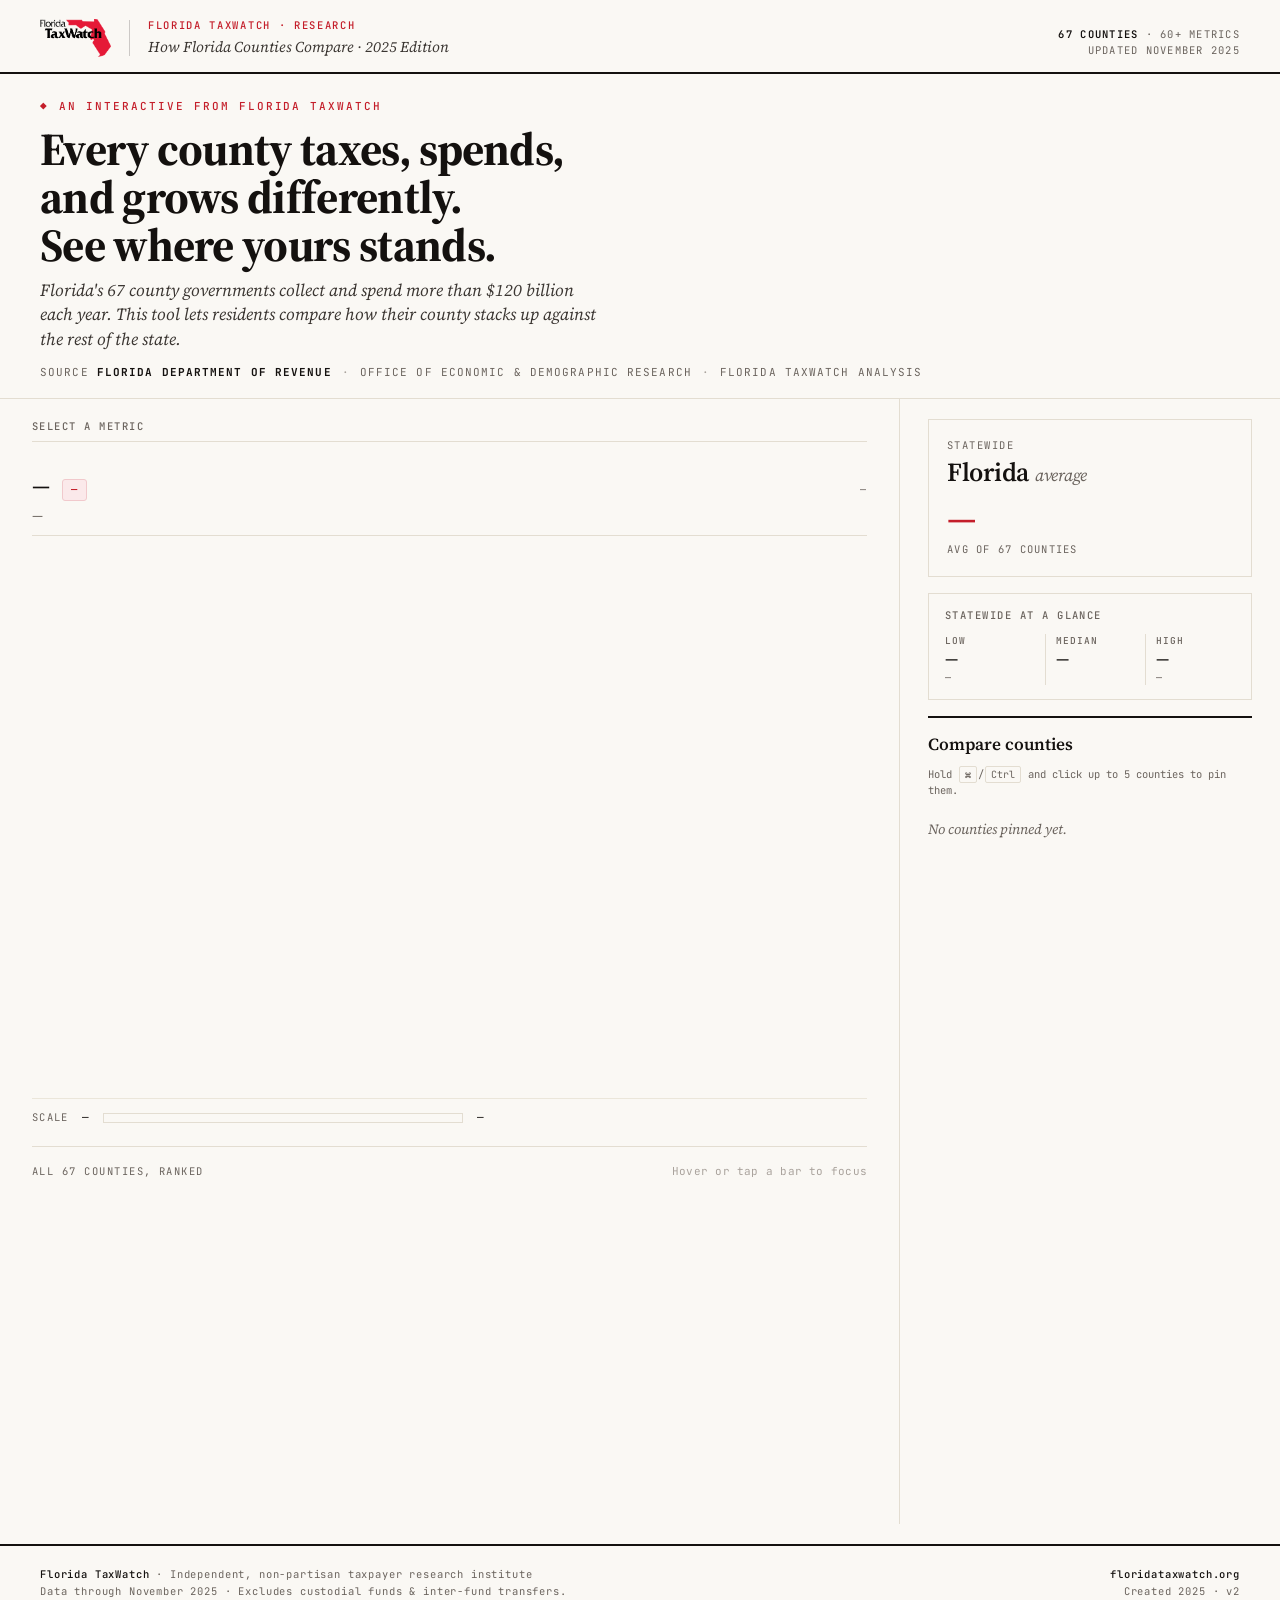
==== project/index.html @ 89887fc5 "Add files via upload" ====
<!DOCTYPE html>
<html lang="en">
<head>
<meta charset="UTF-8">
<meta name="viewport" content="width=device-width, initial-scale=1.0">
<title>How Florida Counties Compare · Florida TaxWatch</title>
<link rel="icon" type="image/svg+xml" href="./assets/fl-favicon.svg">
<link href="https://fonts.googleapis.com/css2?family=Source+Serif+4:opsz,wght@8..60,400;8..60,600;8..60,700&family=Inter:wght@400;500;600;700&family=JetBrains+Mono:wght@400;500&display=swap" rel="stylesheet">
<script src="https://d3js.org/d3.v7.min.js"></script>
<style>
  :root {
    --red:       #c41e2a;
    --red-dark:  #8f1620;
    --red-deep:  #5c0e16;
    --ink:       #14110f;
    --ink-mid:   #3b3632;
    --ink-soft:  #6b645e;
    --ink-faint: #a9a29c;
    --paper:     #faf8f4;
    --paper-2:   #f2ede4;
    --rule:      #e3ddd1;
    --rule-soft: #ebe6da;
    --navy:      #1a365d;
    --ok:        #2d6a4f;
    --serif:     "Source Serif 4", Georgia, "Times New Roman", serif;
    --sans:      "Inter", -apple-system, BlinkMacSystemFont, "Segoe UI", sans-serif;
    --mono:      "JetBrains Mono", ui-monospace, "SF Mono", Consolas, monospace;
  }
  *, *::before, *::after { box-sizing: border-box; }
  html, body { margin: 0; padding: 0; background: var(--paper); color: var(--ink); font-family: var(--sans); font-size: 15px; line-height: 1.5; -webkit-font-smoothing: antialiased; }

  .masthead { border-bottom: 2px solid var(--ink); padding: 18px 40px 14px; display: flex; align-items: flex-end; justify-content: space-between; gap: 32px; background: var(--paper); }
  .masthead-left { display: flex; align-items: center; gap: 18px; }
  .masthead img { height: 38px; width: auto; }
  .masthead .brand-rule { width: 1px; height: 36px; background: var(--ink); opacity: 0.2; }
  .masthead .brand-text { display: flex; flex-direction: column; }
  .masthead .kicker { font-family: var(--mono); font-size: 10.5px; letter-spacing: 0.16em; text-transform: uppercase; color: var(--red); font-weight: 500; }
  .masthead .edition { font-family: var(--serif); font-size: 15px; color: var(--ink-mid); font-style: italic; margin-top: 2px; }
  .masthead-right { font-family: var(--mono); font-size: 10.5px; letter-spacing: 0.12em; text-transform: uppercase; color: var(--ink-soft); text-align: right; }
  .masthead-right strong { color: var(--ink); font-weight: 600; }

  .headline-wrap { padding: 24px 40px 18px; border-bottom: 1px solid var(--rule); max-width: 1600px; margin: 0 auto; }
  .eyebrow { font-family: var(--mono); font-size: 11px; letter-spacing: 0.18em; text-transform: uppercase; color: var(--red); font-weight: 500; margin-bottom: 10px; }
  .eyebrow::before { content: "◆"; margin-right: 10px; color: var(--red); }
  h1.headline { font-family: var(--serif); font-size: clamp(30px, 3.6vw, 46px); font-weight: 700; line-height: 1.05; letter-spacing: -0.015em; margin: 0 0 8px; color: var(--ink); max-width: 24ch; text-wrap: balance; }
  .deck { font-family: var(--serif); font-size: 17px; font-weight: 400; font-style: italic; color: var(--ink-mid); max-width: 62ch; line-height: 1.45; margin: 0; text-wrap: pretty; }
  .byline { font-family: var(--mono); font-size: 11px; letter-spacing: 0.1em; text-transform: uppercase; color: var(--ink-soft); margin-top: 12px; }
  .byline .sep { color: var(--ink-faint); margin: 0 10px; }

  .main { display: grid; grid-template-columns: minmax(0, 1fr) 380px; gap: 0; max-width: 1600px; margin: 0 auto; }
  .map-col { border-right: 1px solid var(--rule); padding: 20px 32px 32px; min-width: 0; }
  .side-col { padding: 20px 28px 32px; background: var(--paper); }

  .metric-picker-wrap { margin-bottom: 10px; }
  .picker-label { display: block; font-family: var(--mono); font-size: 10.5px; letter-spacing: 0.14em; text-transform: uppercase; color: var(--ink-soft); margin-bottom: 6px; font-weight: 500; }
  .group-tabs { display: flex; flex-wrap: wrap; gap: 0; border-bottom: 1px solid var(--rule); margin-bottom: 10px; }
  .group-tab { font-family: var(--sans); font-size: 13px; font-weight: 500; color: var(--ink-soft); background: none; border: none; padding: 8px 14px 10px; cursor: pointer; border-bottom: 2px solid transparent; margin-bottom: -1px; transition: all 0.15s ease; }
  .group-tab:hover { color: var(--ink); }
  .group-tab.active { color: var(--red); border-bottom-color: var(--red); font-weight: 600; }

  .metric-row { display: flex; flex-wrap: wrap; gap: 6px; margin-bottom: 16px; }
  .metric-chip { font-family: var(--sans); font-size: 12.5px; padding: 6px 12px; border: 1px solid var(--rule); background: var(--paper); color: var(--ink-mid); border-radius: 999px; cursor: pointer; transition: all 0.12s ease; white-space: nowrap; font-weight: 500; }
  .metric-chip:hover { border-color: var(--ink-soft); color: var(--ink); }
  .metric-chip.active { background: var(--ink); color: var(--paper); border-color: var(--ink); }

  /* Tighter readout — title row spans full width; meta-pill drops under year chip */
  .readout { padding: 4px 0 10px; border-bottom: 1px solid var(--rule); margin-bottom: 14px; }
  .readout-title-row { display: flex; align-items: baseline; gap: 12px; flex-wrap: wrap; margin-bottom: 6px; }
  .readout h2 { font-family: var(--serif); font-size: 22px; font-weight: 600; margin: 0; line-height: 1.2; letter-spacing: -0.01em; color: var(--ink); text-wrap: balance; flex: 0 1 auto; }
  .year-chip { font-family: var(--mono); font-size: 10.5px; letter-spacing: 0.1em; text-transform: uppercase; color: var(--red); background: #fbe9ea; border: 1px solid #f1c9cc; padding: 2px 8px; border-radius: 3px; font-weight: 500; white-space: nowrap; }
  .readout .meta-pill { font-family: var(--mono); font-size: 10px; letter-spacing: 0.1em; text-transform: uppercase; color: var(--ink-soft); white-space: nowrap; margin-left: auto; }
  .readout .meta-pill strong { color: var(--ink); font-weight: 600; }
  .readout .readout-sub { font-family: var(--serif); font-style: italic; font-size: 13.5px; color: var(--ink-soft); line-height: 1.4; max-width: 90ch; margin: 0; }

  /* Centered variant for special (pie/line) views — title fills width, no meta pill in header, year chip drops to its own line */
  .readout.readout-centered .readout-title-row { justify-content: center; flex-direction: column; align-items: center; gap: 6px; }
  .readout.readout-centered .readout-title-row h2 { text-align: center; }
  .readout.readout-centered .meta-pill { display: none; }
  .readout.readout-centered .readout-sub { text-align: center; max-width: 70ch; margin: 0 auto; }

  /* Source caption under special chart */
  .chart-caption { font-family: var(--mono); font-size: 10.5px; letter-spacing: 0.08em; color: var(--ink-soft); text-align: center; padding: 10px 12px 0; line-height: 1.5; max-width: 80ch; margin: 0 auto; }

  .map-frame { position: relative; background: var(--paper); display: flex; flex-direction: column; }
  .map-frame.has-map { min-height: 500px; }
  #florida-map, #special-chart { width: 100%; height: 540px; display: block; }
  #special-chart { display: none; }
  .county-path { fill: var(--rule-soft); stroke: var(--paper); stroke-width: 0.6; cursor: pointer; transition: opacity 0.15s ease, stroke-width 0.12s ease; }
  .county-path:hover { stroke: var(--ink); stroke-width: 1.4; }
  .county-path.selected { stroke: var(--ink); stroke-width: 2; }
  .county-path.compared { stroke: var(--red); stroke-width: 2; }
  .county-path.city-host { stroke: var(--red); stroke-width: 1.6; }

  /* Special charts */
  .sc-axis text { font-family: var(--mono); font-size: 10px; fill: var(--ink-soft); }
  .sc-axis line, .sc-axis path { stroke: var(--rule); }
  .sc-gridline { stroke: var(--rule-soft); stroke-dasharray: 2 3; }
  .sc-area { opacity: 0.85; }
  .sc-line { fill: none; stroke-width: 2; }
  .sc-label { font-family: var(--sans); font-size: 11px; font-weight: 500; fill: var(--ink); }
  .sc-pie-label { font-family: var(--sans); font-size: 12px; fill: var(--ink); }
  .sc-pie-pct { font-family: var(--serif); font-size: 15px; font-weight: 600; fill: var(--ink); }
  .sc-pie-slice { stroke: var(--paper); stroke-width: 2; }

  .legend { display: flex; align-items: center; gap: 14px; padding: 10px 0 0; border-top: 1px solid var(--rule-soft); margin-top: 8px; }
  .legend-title { font-family: var(--mono); font-size: 10.5px; letter-spacing: 0.12em; text-transform: uppercase; color: var(--ink-soft); }
  .legend-bar { display: flex; flex: 1; max-width: 360px; height: 10px; border: 1px solid var(--rule); }
  .legend-bar > div { flex: 1; height: 100%; }
  .legend-ends { font-family: var(--mono); font-size: 11px; color: var(--ink); font-variant-numeric: tabular-nums; }

  .tooltip { position: fixed; background: var(--ink); color: var(--paper); padding: 10px 14px; border-radius: 2px; pointer-events: none; font-size: 12.5px; line-height: 1.4; z-index: 1000; opacity: 0; transition: opacity 0.12s; max-width: 300px; box-shadow: 0 6px 24px rgba(0,0,0,0.18); }
  .tooltip.visible { opacity: 1; }
  .tooltip .tt-name { font-family: var(--serif); font-size: 15px; font-weight: 600; margin-bottom: 4px; }
  .tooltip .tt-value { font-family: var(--mono); font-size: 14px; color: #ffb8b8; font-weight: 500; margin: 3px 0; }
  .tooltip .tt-paired { font-family: var(--mono); font-size: 12px; color: #c9bfb5; margin-top: 2px; }
  .tooltip .tt-rank { font-family: var(--mono); font-size: 10.5px; letter-spacing: 0.1em; text-transform: uppercase; color: #c9bfb5; margin-top: 4px; }
  .tooltip .tt-hint { font-family: var(--mono); font-size: 10px; color: #9b928a; margin-top: 6px; letter-spacing: 0.08em; text-transform: uppercase; }

  .focus-card { border: 1px solid var(--rule); padding: 18px; margin-bottom: 16px; background: var(--paper); }
  .focus-card.empty { background: var(--paper-2); border-style: dashed; }
  .focus-eyebrow { font-family: var(--mono); font-size: 10.5px; letter-spacing: 0.14em; text-transform: uppercase; color: var(--ink-soft); margin-bottom: 4px; }
  .focus-name { font-family: var(--serif); font-size: 26px; font-weight: 600; line-height: 1.1; letter-spacing: -0.01em; color: var(--ink); margin: 0 0 14px; }
  .focus-name .county-word { font-style: italic; font-weight: 400; color: var(--ink-soft); font-size: 17px; }
  .focus-value { font-family: var(--serif); font-size: 36px; font-weight: 700; color: var(--red); line-height: 1; letter-spacing: -0.02em; font-variant-numeric: tabular-nums; }
  .focus-value-label { font-family: var(--mono); font-size: 10.5px; letter-spacing: 0.12em; text-transform: uppercase; color: var(--ink-soft); margin-top: 6px; }
  .focus-paired { margin-top: 12px; padding-top: 10px; border-top: 1px dashed var(--rule); }
  .focus-paired .fp-label { font-family: var(--mono); font-size: 10px; letter-spacing: 0.12em; text-transform: uppercase; color: var(--ink-soft); }
  .focus-paired .fp-value { font-family: var(--serif); font-size: 20px; font-weight: 600; color: var(--ink-mid); }
  .focus-stats { display: grid; grid-template-columns: repeat(2, 1fr); gap: 14px; margin-top: 14px; padding-top: 12px; border-top: 1px solid var(--rule-soft); }
  .stat-label { font-family: var(--mono); font-size: 10px; letter-spacing: 0.12em; text-transform: uppercase; color: var(--ink-soft); margin-bottom: 4px; }
  .stat-value { font-family: var(--serif); font-size: 19px; font-weight: 600; color: var(--ink); line-height: 1.1; }
  .stat-value.pos { color: var(--red); }
  .stat-value.neg { color: var(--ok); }

  .percentile { margin-top: 12px; }
  .percentile-track { position: relative; height: 4px; background: var(--rule); }
  .percentile-fill { position: absolute; left: 0; top: 0; height: 100%; background: var(--red); }
  .percentile-tick { position: absolute; top: -3px; width: 2px; height: 10px; background: var(--ink); transform: translateX(-1px); }
  .percentile-labels { display: flex; justify-content: space-between; font-family: var(--mono); font-size: 9.5px; letter-spacing: 0.1em; text-transform: uppercase; color: var(--ink-soft); margin-top: 6px; }

  .strip { border: 1px solid var(--rule); padding: 14px 16px; margin-bottom: 16px; background: var(--paper); }
  .strip-title { font-family: var(--mono); font-size: 10.5px; letter-spacing: 0.14em; text-transform: uppercase; color: var(--ink-soft); margin-bottom: 10px; font-weight: 500; }
  .strip-row { display: grid; grid-template-columns: repeat(3, 1fr); gap: 10px; }
  .strip-cell { border-left: 1px solid var(--rule); padding-left: 10px; }
  .strip-cell:first-child { border-left: none; padding-left: 0; }
  .strip-cell .sc-label { font-family: var(--mono); font-size: 9.5px; letter-spacing: 0.1em; text-transform: uppercase; color: var(--ink-soft); margin-bottom: 2px; }
  .strip-cell .sc-value { font-family: var(--serif); font-size: 16px; font-weight: 600; color: var(--ink); line-height: 1.1; }
  .strip-cell .sc-county { font-family: var(--mono); font-size: 10px; color: var(--ink-soft); margin-top: 2px; }

  .compare { border-top: 2px solid var(--ink); padding-top: 14px; }
  .compare-head { display: flex; justify-content: space-between; align-items: baseline; margin-bottom: 10px; }
  .compare-head h3 { font-family: var(--serif); font-size: 17px; font-weight: 600; margin: 0; }
  .compare-hint { font-family: var(--mono); font-size: 10.5px; color: var(--ink-soft); margin-bottom: 10px; line-height: 1.5; }
  .compare-hint kbd { font-family: var(--mono); font-size: 10px; padding: 1px 5px; border: 1px solid var(--rule); background: var(--paper); border-radius: 2px; margin: 0 1px; }
  .compare-row { display: grid; grid-template-columns: 16px 1fr auto; gap: 10px; align-items: center; padding: 8px 0; border-bottom: 1px solid var(--rule-soft); }
  .compare-row:last-child { border-bottom: none; }
  .compare-row .swatch { width: 8px; height: 8px; border-radius: 50%; }
  .compare-row .cr-name { font-family: var(--serif); font-size: 15px; font-weight: 500; }
  .compare-row .cr-value { font-family: var(--mono); font-size: 13px; font-weight: 500; font-variant-numeric: tabular-nums; text-align: right; }
  .compare-row .cr-rank { font-family: var(--mono); font-size: 10px; color: var(--ink-soft); letter-spacing: 0.08em; text-transform: uppercase; }
  .compare-bar-wrap { grid-column: 1 / -1; height: 4px; background: var(--rule-soft); margin-top: 6px; }
  .compare-bar-fill { height: 100%; }
  .compare-clear { font-family: var(--mono); font-size: 10.5px; letter-spacing: 0.1em; text-transform: uppercase; background: none; border: none; color: var(--ink-soft); cursor: pointer; padding: 2px 4px; }
  .compare-clear:hover { color: var(--red); }

  .ranked { margin-top: 20px; border-top: 1px solid var(--rule); padding-top: 16px; }
  .ranked.hidden { display: none; }
  .ranked-title { font-family: var(--mono); font-size: 10.5px; letter-spacing: 0.14em; text-transform: uppercase; color: var(--ink-soft); margin-bottom: 12px; display: flex; justify-content: space-between; align-items: baseline; flex-wrap: wrap; gap: 10px; }
  .ranked-title .hint { text-transform: none; letter-spacing: 0.02em; color: var(--ink-faint); font-size: 11px; }
  .ranked-legend { display: flex; gap: 12px; font-family: var(--mono); font-size: 10px; color: var(--ink-soft); text-transform: uppercase; letter-spacing: 0.08em; }
  .ranked-legend .sw { display: inline-block; width: 10px; height: 10px; margin-right: 4px; vertical-align: middle; }
  .ranked-svg { width: 100%; height: 300px; display: block; }
  .ranked-svg .bar { fill: var(--red); opacity: 0.55; }
  .ranked-svg .bar.hot { opacity: 1; }
  .ranked-svg .bar.selected { fill: var(--ink); opacity: 1; }
  .ranked-svg .bar:hover { opacity: 0.85; }
  .ranked-svg .bar-paired { fill: var(--navy); opacity: 0.45; }
  .ranked-svg .label { font-family: var(--mono); font-size: 8.5px; fill: var(--ink-mid); }
  .ranked-svg .axis text { font-family: var(--mono); font-size: 10px; fill: var(--ink-soft); }
  .ranked-svg .axis line, .ranked-svg .axis path { stroke: var(--rule); }
  .ranked-svg .gridline { stroke: var(--rule-soft); stroke-dasharray: 2 3; }

  .colophon { border-top: 2px solid var(--ink); padding: 20px 40px; margin-top: 20px; font-family: var(--mono); font-size: 10.5px; letter-spacing: 0.08em; color: var(--ink-soft); line-height: 1.6; display: flex; justify-content: space-between; gap: 32px; flex-wrap: wrap; }
  .colophon strong { color: var(--ink); font-weight: 500; }

  @media (max-width: 1000px) {
    .main { grid-template-columns: 1fr; }
    .map-col { border-right: none; border-bottom: 1px solid var(--rule); }
    #florida-map, #special-chart { height: 440px; }
  }
</style>
</head>
<body>

<header class="masthead">
  <div class="masthead-left">
    <img src="./assets/ftw-logo-black.png" alt="Florida TaxWatch">
    <div class="brand-rule"></div>
    <div class="brand-text">
      <span class="kicker">Florida TaxWatch · Research</span>
      <span class="edition">How Florida Counties Compare · 2025 Edition</span>
    </div>
  </div>
  <div class="masthead-right">
    <strong>67 Counties</strong> · 60+ Metrics<br>
    Updated November 2025
  </div>
</header>

<section class="headline-wrap">
  <div class="eyebrow">An interactive from Florida TaxWatch</div>
  <h1 class="headline">Every county taxes, spends, and grows differently. See where yours stands.</h1>
  <p class="deck">Florida's 67 county governments collect and spend more than $120 billion each year. This tool lets residents compare how their county stacks up against the rest of the state.</p>
  <div class="byline">
    Source <strong style="color:var(--ink)">Florida Department of Revenue</strong><span class="sep">·</span>Office of Economic &amp; Demographic Research<span class="sep">·</span>Florida TaxWatch analysis
  </div>
</section>

<main class="main">
  <section class="map-col">
    <div class="metric-picker-wrap">
      <span class="picker-label">Select a metric</span>
      <div class="group-tabs" id="group-tabs"></div>
      <div class="metric-row" id="metric-row"></div>
    </div>

    <div class="readout">
      <div class="readout-title-row">
        <h2 id="metric-name">—</h2>
        <span class="year-chip" id="year-chip">—</span>
        <div class="meta-pill" id="metric-meta">—</div>
      </div>
      <div class="readout-sub" id="metric-desc">—</div>
    </div>

    <div class="map-frame">
      <svg id="florida-map" role="img" aria-label="Florida counties map"></svg>
      <svg id="special-chart" role="img" aria-label="Supplementary chart"></svg>
      <div class="legend" id="legend-wrap">
        <span class="legend-title">Scale</span>
        <span class="legend-ends" id="legend-min">—</span>
        <div class="legend-bar" id="legend-bar"></div>
        <span class="legend-ends" id="legend-max">—</span>
      </div>
      <div class="chart-caption" id="chart-caption" style="display:none;"></div>
    </div>

    <div class="ranked" id="ranked-wrap">
      <div class="ranked-title">
        <span>All 67 counties, ranked</span>
        <div class="ranked-legend" id="ranked-legend"></div>
        <span class="hint">Hover or tap a bar to focus</span>
      </div>
      <svg class="ranked-svg" id="ranked-chart"></svg>
    </div>
  </section>

  <aside class="side-col">
    <div class="focus-card" id="focus-card">
      <div class="focus-eyebrow" id="focus-eyebrow">STATEWIDE</div>
      <div class="focus-name" id="focus-name">Florida <span class="county-word">average</span></div>
      <div>
        <div class="focus-value" id="focus-value">—</div>
        <div class="focus-value-label" id="focus-value-label">AVG OF 67 COUNTIES</div>
      </div>
      <div class="focus-paired" id="focus-paired" style="display:none;">
        <div class="fp-label" id="fp-label">—</div>
        <div class="fp-value" id="fp-value">—</div>
      </div>
      <div class="focus-stats" id="focus-stats" style="display:none;">
        <div>
          <div class="stat-label">Rank</div>
          <div class="stat-value" id="stat-rank">—</div>
        </div>
        <div>
          <div class="stat-label">vs. statewide avg</div>
          <div class="stat-value" id="stat-vs-avg">—</div>
        </div>
      </div>
      <div class="percentile" id="percentile" style="display:none;">
        <div class="percentile-track">
          <div class="percentile-fill" id="percentile-fill"></div>
          <div class="percentile-tick" id="percentile-tick"></div>
        </div>
        <div class="percentile-labels">
          <span>Lowest</span>
          <span id="percentile-label">—</span>
          <span>Highest</span>
        </div>
      </div>
    </div>

    <div class="strip" id="strip">
      <div class="strip-title">Statewide at a glance</div>
      <div class="strip-row">
        <div class="strip-cell">
          <div class="sc-label">Low</div>
          <div class="sc-value" id="strip-min">—</div>
          <div class="sc-county" id="strip-min-c">—</div>
        </div>
        <div class="strip-cell">
          <div class="sc-label">Median</div>
          <div class="sc-value" id="strip-med">—</div>
        </div>
        <div class="strip-cell">
          <div class="sc-label">High</div>
          <div class="sc-value" id="strip-max">—</div>
          <div class="sc-county" id="strip-max-c">—</div>
        </div>
      </div>
    </div>

    <div class="compare">
      <div class="compare-head">
        <h3>Compare counties</h3>
        <button class="compare-clear" id="compare-clear" style="display:none;">Clear</button>
      </div>
      <div class="compare-hint">
        Hold <kbd>⌘</kbd>/<kbd>Ctrl</kbd> and click up to 5 counties to pin them.
      </div>
      <div id="compare-list">
        <div style="font-family:var(--serif); font-style:italic; font-size:14px; color:var(--ink-soft); padding:10px 0;">No counties pinned yet.</div>
      </div>
    </div>
  </aside>
</main>

<footer class="colophon">
  <div>
    <strong>Florida TaxWatch</strong> · Independent, non-partisan taxpayer research institute<br>
    Data through November 2025 · Excludes custodial funds &amp; inter-fund transfers.
  </div>
  <div style="text-align:right;">
    <strong>floridataxwatch.org</strong><br>
    Created 2025 · v2
  </div>
</footer>

<div class="tooltip" id="tooltip"></div>

<script src="./shared/florida-data.js"></script>
<script src="./shared/property-tax-data.js"></script>
<script src="./shared/municipal-expenditure-data.js"></script>
<script>
(async () => {
  const TT = document.getElementById('tooltip');
  const MAP = document.getElementById('florida-map');
  const SC = document.getElementById('special-chart');
  const { counties, geo, stats, METRICS } = await window.FloridaData.loadFlorida();
  const { fmt, fmtCompact } = window.FloridaData;

  // ── Aggregate city-level growth from per-county municipalGrowth arrays.
  // Produces c.cityGrowth50 — the median 10-yr growth across that county's
  // top cities (so the metric colors the map meaningfully).
  counties.forEach(c => {
    const arr = Array.isArray(c.municipalGrowth) ? c.municipalGrowth : [];
    const growths = arr.map(x => x && (x.growth2014_2024 ?? x.growth)).filter(v => v != null && !isNaN(v));
    if (growths.length) {
      const sorted = [...growths].sort((a, b) => a - b);
      c.cityGrowth50 = sorted[Math.floor(sorted.length / 2)];
      c.cityGrowth50Detail = arr;
    }
  });
  // Recompute stats + ranks for cityGrowth50
  {
    const key = 'cityGrowth50';
    const vals = counties.map(c => c[key]).filter(v => v != null);
    if (vals.length) {
      const sorted = [...vals].sort((a, b) => a - b);
      stats[key] = {
        min: sorted[0], max: sorted[sorted.length - 1],
        median: sorted[Math.floor(sorted.length / 2)],
        mean: vals.reduce((a, b) => a + b, 0) / vals.length, count: vals.length,
      };
      [...counties].filter(c => c[key] != null).sort((a, b) => b[key] - a[key])
        .forEach((c, i) => { c.ranks = c.ranks || {}; c.ranks[key] = i + 1; });
    }
  }

  // Build group map
  const groups = {};
  for (const [key, m] of Object.entries(METRICS)) {
    if (m.hidden) continue;
    (groups[m.group] = groups[m.group] || []).push({ key, ...m });
  }
  const groupOrder = ["Property tax", "Other taxes & fees", "County & Municipal Revenue", "County & Municipal Expenditure", "Population & Miscellaneous"];

  let currentGroup = "Property tax";
  let currentMetric = "perCapitaTotalPropertyTaxLevies";
  let selected = null;
  let compared = [];
  const compareColors = ["#c41e2a", "#1a365d", "#8f1620", "#2d6a4f", "#c9a227"];

  // ── Picker
  const tabsEl = document.getElementById('group-tabs');
  const rowEl = document.getElementById('metric-row');
  function renderTabs() {
    tabsEl.innerHTML = '';
    for (const g of groupOrder) {
      if (!groups[g]) continue;
      const b = document.createElement('button');
      b.className = 'group-tab' + (g === currentGroup ? ' active' : '');
      b.textContent = g;
      b.onclick = () => { currentGroup = g; currentMetric = groups[g][0].key; renderTabs(); renderChips(); applyMetric(); };
      tabsEl.appendChild(b);
    }
  }
  function renderChips() {
    rowEl.innerHTML = '';
    for (const m of groups[currentGroup]) {
      const c = document.createElement('button');
      c.className = 'metric-chip' + (m.key === currentMetric ? ' active' : '');
      c.textContent = m.short;
      c.onclick = () => { currentMetric = m.key; renderChips(); applyMetric(); };
      rowEl.appendChild(c);
    }
  }

  // ── Map
  const WIDTH = MAP.clientWidth || 900, HEIGHT = 540;
  MAP.setAttribute('viewBox', `0 0 ${WIDTH} ${HEIGHT}`);
  MAP.setAttribute('preserveAspectRatio', 'xMidYMid meet');
  const projection = d3.geoMercator().fitSize([WIDTH - 30, HEIGHT - 30], geo);
  const path = d3.geoPath(projection);
  const svg = d3.select(MAP);
  const mapG = svg.append('g').attr('transform', 'translate(15, 15)');
  const paths = mapG.selectAll('path').data(geo.features, d => d.id).enter().append('path')
    .attr('class', 'county-path').attr('d', path)
    .on('mouseenter', (ev, f) => showTT(ev, f))
    .on('mousemove', positionTT)
    .on('mouseleave', () => TT.classList.remove('visible'))
    .on('click', (ev, f) => {
      const c = counties.find(c => c.fips === f.id);
      if (!c) return;
      if (ev.ctrlKey || ev.metaKey || ev.shiftKey) toggleCompare(c); else selectCounty(c);
    });

  // ── Color scale
  function makeScale(key) {
    const s = stats[key]; if (!s) return () => '#eee';
    const inter = d3.interpolateRgb('#f6e6e2', '#5c0e16');
    const scale = d3.scaleSequential(inter).domain([s.min, s.max]).clamp(true);
    scale.norm = inter; return scale;
  }
  function buildLegend(scale) {
    const LEG = document.getElementById('legend-bar'); LEG.innerHTML = '';
    for (let i = 0; i < 9; i++) { const d = document.createElement('div'); d.style.background = scale(i / 8); LEG.appendChild(d); }
  }

  function applyMetric() {
    const key = currentMetric, m = METRICS[key];

    // Readout — strip any trailing 4-digit year so it's not duplicated by the year chip
    const titleText = (m.label || '').replace(/\s+(19|20)\d{2}\s*$/, '');
    document.getElementById('metric-name').textContent = titleText;
    document.getElementById('year-chip').textContent = m.year || '';
    document.getElementById('metric-desc').textContent = m.desc || '';
    // Meta pill shows group only — full source gets its own line under the chart.
    document.getElementById('metric-meta').innerHTML = `<strong>${m.group.toUpperCase()}</strong>`;

    // Centered, chart-style readout for ALL views (map + pie + line) — title,
    // year chip, and subtitle stack centered; source caption lives below the
    // chart/map for consistency.
    document.querySelector('.readout').classList.add('readout-centered');
    const caption = document.getElementById('chart-caption');
    if (m.source) {
      caption.textContent = 'Source: ' + m.source;
      caption.style.display = '';
    } else {
      caption.style.display = 'none';
    }

    // Special metric? Show SC chart, hide map+legend+ranked
    if (m.special) {
      MAP.style.display = 'none';
      SC.style.display = 'block';
      document.querySelector('.map-frame').classList.remove('has-map');
      document.getElementById('legend-wrap').style.display = 'none';
      document.getElementById('ranked-wrap').classList.add('hidden');
      document.getElementById('strip').style.display = 'none';
      renderSpecial(m);
      updateFocus(); renderCompare();
      return;
    }

    MAP.style.display = 'block';
    SC.style.display = 'none';
    document.querySelector('.map-frame').classList.add('has-map');
    document.getElementById('legend-wrap').style.display = '';
    document.getElementById('ranked-wrap').classList.remove('hidden');
    document.getElementById('strip').style.display = '';

    const s = stats[key]; const scale = makeScale(key);
    paths.transition().duration(300).attr('fill', f => {
      const c = counties.find(c => c.fips === f.id); const v = c ? c[key] : null;
      return v == null ? '#e5ded0' : scale(v);
    });
    buildLegend(scale.norm);
    document.getElementById('legend-min').textContent = fmtCompact(s?.min, m.format);
    document.getElementById('legend-max').textContent = fmtCompact(s?.max, m.format);

    // Strip
    const minC = counties.find(c => c[key] === s?.min);
    const maxC = counties.find(c => c[key] === s?.max);
    document.getElementById('strip-min').textContent = fmt(s?.min, m.format);
    document.getElementById('strip-min-c').textContent = minC?.name || '';
    document.getElementById('strip-med').textContent = fmt(s?.median, m.format);
    document.getElementById('strip-max').textContent = fmt(s?.max, m.format);
    document.getElementById('strip-max-c').textContent = maxC?.name || '';

    updateFocus(); renderCompare(); renderRanked();
  }

  // ── Special charts ───────────────────────────────────────
  function renderSpecial(m) {
    const W = SC.clientWidth || 900;
    // Pie charts are naturally shorter than the 540px map — shrink the SVG
    // so the pie sits just under the readout instead of drifting to the
    // bottom of the 540px frame, leaving a huge gap above it.
    const isPie = m.special === 'percentLevies' || m.special === 'percentTaxable'
      || m.special === 'percentRevenueCounty' || m.special === 'percentRevenueMunicipal'
      || m.special === 'percentExpenditureCounty' || m.special === 'percentExpenditureMunicipal';
    const isRateTiers = m.special === 'rateTiers';
    const isCityList = m.special === 'cityList';
    const isCityGrowth = m.special === 'cityGrowth';
    const isCityListGrowth = m.special === 'cityListGrowth';
    const H = isPie ? 380 : (isRateTiers ? 560 : (isCityList ? 980 : (isCityGrowth ? 1180 : (isCityListGrowth ? 1480 : 540))));
    SC.style.height = H + 'px';
    SC.setAttribute('viewBox', `0 0 ${W} ${H}`);
    SC.setAttribute('preserveAspectRatio', 'xMidYMid meet');
    const root = d3.select(SC); root.selectAll('*').remove();

    if (m.special === 'statewideGrowth') renderStatewideGrowth(root, W, H);
    else if (m.special === 'percentLevies') renderPie(root, W, H, window.FloridaPercentLevies, 'percent', '$ Billions · % of total');
    else if (m.special === 'percentTaxable') renderPie(root, W, H, window.FloridaPercentTaxable, 'percent', '% of statewide taxable value');
    else if (m.special === 'percentRevenueCounty') renderPie(root, W, H, window.FloridaCountyRevenueBySource, 'percent', '$ Millions · % of total · Total $59.2B');
    else if (m.special === 'percentRevenueMunicipal') renderPie(root, W, H, window.FloridaMunicipalRevenueBySource, 'percent', '$ Millions · % of total · Total $48.2B');
    else if (m.special === 'percentExpenditureCounty') renderPie(root, W, H, window.FloridaCountyExpenditureBySource, 'percent', '$ Millions · % of total · Total $50.5B');
    else if (m.special === 'percentExpenditureMunicipal') renderPie(root, W, H, window.FloridaMunicipalExpenditureBySource, 'percent', '$ Millions · % of total · Total $40.3B');
    else if (m.special === 'cityList') renderCityList(root, W, H, counties);
    else if (m.special === 'rateTiers') renderRateTiers(root, W, H, window.FloridaRateTiers[m.rateTiersKey], m);
    else if (m.special === 'cityGrowth') {
      renderCityGrowthList(root, W, H);
    }
    else if (m.special === 'cityListGrowth') {
      renderCityExpenditureGrowth(root, W, H);
    }
  }

  function renderStatewideGrowth(root, W, H) {
    const data = window.FloridaStatewideGrowth;
    const mL = 70, mR = 180, mT = 30, mB = 50;
    const years = data.map(d => d.fy);
    const x = d3.scalePoint().domain(years).range([mL, W - mR]);
    const y = d3.scaleLinear().domain([0, d3.max(data, d => d.total) * 1.05]).range([H - mB, mT]);

    // gridlines + y-axis
    const ticks = y.ticks(6);
    root.append('g').selectAll('line').data(ticks).enter().append('line').attr('class', 'sc-gridline')
      .attr('x1', mL).attr('x2', W - mR).attr('y1', d => y(d)).attr('y2', d => y(d));
    const yAxis = root.append('g').attr('class', 'sc-axis').attr('transform', `translate(${mL},0)`);
    yAxis.call(d3.axisLeft(y).ticks(6).tickFormat(v => '$' + (v / 1000).toFixed(0) + 'B'));
    yAxis.select('.domain').remove();

    // x-axis — every 5 years
    const xAxis = root.append('g').attr('class', 'sc-axis').attr('transform', `translate(0,${H - mB})`);
    xAxis.call(d3.axisBottom(x).tickValues(years.filter((_, i) => i % 4 === 0 || i === years.length - 1)));

    // Lines by jurisdiction
    const series = [
      { key: 'counties', label: 'Counties', color: '#c41e2a' },
      { key: 'schools', label: 'School Districts', color: '#1a365d' },
      { key: 'municipalities', label: 'Cities', color: '#c9a227' },
      { key: 'special', label: 'Ind. Special Districts', color: '#2d6a4f' },
      { key: 'total', label: 'Total', color: '#14110f' },
    ];
    const line = d3.line().x(d => x(d.fy));
    const last = data[data.length - 1];

    // Draw lines first
    series.forEach(s => {
      root.append('path').datum(data).attr('class', 'sc-line')
        .attr('stroke', s.color)
        .attr('stroke-width', s.key === 'total' ? 3 : 1.6)
        .attr('d', line.y(d => y(d[s.key])));
    });

    // ── End-label placement with collision avoidance ───────
    // Each label wants to sit at its series' terminal y. When two series end
    // at nearly the same value, stack them with a minimum gap and draw a
    // small connector from the true endpoint to the shifted label.
    const MIN_GAP = 14;
    const labels = series.map(s => ({
      s,
      yTrue: y(last[s.key]),
      yLabel: y(last[s.key]),
    }));
    // Sort by true y (top to bottom) and push labels down when they collide
    labels.sort((a, b) => a.yTrue - b.yTrue);
    for (let i = 1; i < labels.length; i++) {
      const prev = labels[i - 1], cur = labels[i];
      if (cur.yLabel - prev.yLabel < MIN_GAP) cur.yLabel = prev.yLabel + MIN_GAP;
    }
    // If the stack overshoots the bottom, rebalance upward
    const bottom = H - mB;
    if (labels[labels.length - 1].yLabel > bottom - 4) {
      labels[labels.length - 1].yLabel = bottom - 4;
      for (let i = labels.length - 2; i >= 0; i--) {
        if (labels[i + 1].yLabel - labels[i].yLabel < MIN_GAP) {
          labels[i].yLabel = labels[i + 1].yLabel - MIN_GAP;
        }
      }
    }

    labels.forEach(({ s, yTrue, yLabel }) => {
      const lx = x(last.fy) + 8;
      // Connector line when label is shifted from its true y
      if (Math.abs(yLabel - yTrue) > 2) {
        root.append('line')
          .attr('x1', x(last.fy) + 1).attr('y1', yTrue)
          .attr('x2', lx - 2).attr('y2', yLabel)
          .attr('stroke', s.color).attr('stroke-width', 0.8).attr('opacity', 0.5);
      }
      root.append('text').attr('class', 'sc-label')
        .attr('x', lx).attr('y', yLabel)
        .attr('dy', '0.35em').attr('fill', s.color)
        .attr('font-weight', s.key === 'total' ? 700 : 500)
        .text(`${s.label} · $${(last[s.key] / 1000).toFixed(1)}B`);
    });

    // Title annotation
    root.append('text').attr('class', 'sc-label').attr('x', mL).attr('y', mT - 10)
      .attr('fill', '#6b645e').attr('font-size', 11).attr('font-family', 'JetBrains Mono')
      .text('Statewide property tax levies, $ in billions, FY 2000–01 through FY 2024–25');
  }

  function renderPie(root, W, H, data, format, subtitle) {
    const colors = ['#c41e2a', '#1a365d', '#c9a227', '#2d6a4f', '#8f1620', '#6b645e'];
    const total = data.reduce((a, b) => a + (b.pct || 0), 0) || 100;
    const pie = d3.pie().value(d => d.pct).sort(null);

    // Pie lives on the left, roomy padding so the donut ring never touches
    // the legend. Radius is capped so the center text sits entirely inside
    // the donut hole without hitting the slices.
    const pieAreaW = W * 0.44;
    const cx = pieAreaW / 2 + 20;
    const cy = H / 2 + 14;
    const r = Math.min(pieAreaW * 0.42, (H - 80) * 0.42);
    const arc = d3.arc().innerRadius(0).outerRadius(r);
    const arcs = pie(data);

    const g = root.append('g').attr('transform', `translate(${cx},${cy})`);
    g.selectAll('path').data(arcs).enter().append('path')
      .attr('class', 'sc-pie-slice')
      .attr('fill', (d, i) => colors[i % colors.length])
      .attr('d', arc);

    // Subtitle sits above the donut — out of the slices, not in the hole.
    root.append('text').attr('text-anchor', 'middle')
      .attr('x', cx).attr('y', cy - r - 18)
      .attr('font-family', 'JetBrains Mono').attr('font-size', 10.5)
      .attr('letter-spacing', '0.1em').attr('fill', '#6b645e')
      .text(subtitle.toUpperCase());

    // Center of donut: just the total — single line, comfortably inside the hole.
    g.append('text').attr('text-anchor', 'middle')
      .attr('dy', '0.35em').attr('font-family', 'Source Serif 4')
      .attr('font-size', Math.min(r * 0.32, 22)).attr('font-weight', 700).attr('fill', '#14110f')
      .attr('opacity', 0)
      .text(format === 'percent' ? '100%' : total.toFixed(2));

    // Legend column on the right.
    const lx = pieAreaW + 60;
    const legendH = data.length * 42;
    const ly = (H - legendH) / 2;
    const legend = root.append('g').attr('transform', `translate(${lx},${ly})`);
    data.forEach((d, i) => {
      const row = legend.append('g').attr('transform', `translate(0,${i * 42})`);
      row.append('rect').attr('width', 14).attr('height', 14).attr('y', 2).attr('fill', colors[i % colors.length]);
      row.append('text').attr('x', 22).attr('y', 13).attr('class', 'sc-pie-label').text(d.name);
      row.append('text').attr('x', 22).attr('y', 30).attr('class', 'sc-pie-pct')
        .attr('font-size', 13).attr('fill', '#c41e2a')
        .text(`${d.pct.toFixed(2)}%${d.value ? '  ·  ' + (d.value >= 1000 ? '$' + (d.value/1000).toFixed(1) + 'B' : '$' + d.value.toFixed(1) + 'M') : ''}`);
    });
  }

  // ── 70 largest cities — typographic list ────────────────────────
  // Aggregates each county's `largestCities` arrays into one ranked list.
  // Rendered as a 3-column flowing list inside a foreignObject so we keep
  // the page's serif/sans/mono palette without fighting SVG text layout.
  function renderCityList(root, W, H, counties) {
    const cities = [];
    for (const c of counties) {
      if (Array.isArray(c.largestCities)) {
        for (const city of c.largestCities) {
          if (city && city.population != null) cities.push({ ...city, county: c.name });
        }
      }
    }
    cities.sort((a, b) => (b.population - a.population));
    const top = cities.slice(0, 70);

    const fo = root.append('foreignObject')
      .attr('x', 0).attr('y', 0).attr('width', W).attr('height', H);
    const wrap = fo.append('xhtml:div')
      .attr('class', 'city-list-wrap')
      .style('width', '100%').style('height', '100%')
      .style('padding', '12px 16px 8px')
      .style('font-family', 'var(--sans)')
      .style('color', 'var(--ink)')
      .style('overflow', 'visible');

    // Header strip
    const head = wrap.append('xhtml:div')
      .style('display', 'flex')
      .style('justify-content', 'space-between')
      .style('align-items', 'baseline')
      .style('padding-bottom', '8px')
      .style('margin-bottom', '12px')
      .style('border-bottom', '1px solid var(--rule)');
    head.append('xhtml:span')
      .style('font-family', 'var(--mono)').style('font-size', '10.5px')
      .style('letter-spacing', '0.14em').style('text-transform', 'uppercase')
      .style('color', 'var(--ink-soft)')
      .text('Ranked by population');
    head.append('xhtml:span')
      .style('font-family', 'var(--mono)').style('font-size', '10.5px')
      .style('letter-spacing', '0.1em').style('text-transform', 'uppercase')
      .style('color', 'var(--red)')
      .text('70 cities · April 1, 2025');

    // Three-column flow
    const cols = wrap.append('xhtml:ol')
      .attr('start', 1)
      .style('list-style', 'none').style('margin', '0').style('padding', '0')
      .style('column-count', '3').style('column-gap', '36px')
      .style('column-rule', '1px solid var(--rule-soft)');

    top.forEach((c, i) => {
      const li = cols.append('xhtml:li')
        .style('display', 'flex')
        .style('align-items', 'baseline')
        .style('gap', '8px')
        .style('padding', '4px 0')
        .style('border-bottom', '1px dotted var(--rule-soft)')
        .style('break-inside', 'avoid')
        .style('-webkit-column-break-inside', 'avoid');
      li.append('xhtml:span')
        .style('font-family', 'var(--mono)')
        .style('font-size', '10.5px')
        .style('color', i < 10 ? 'var(--red)' : 'var(--ink-faint)')
        .style('font-weight', i < 10 ? '600' : '500')
        .style('letter-spacing', '0.04em')
        .style('width', '22px').style('flex-shrink', '0')
        .style('text-align', 'right')
        .text(String(i + 1));
      const nameWrap = li.append('xhtml:span')
        .style('flex', '1 1 auto').style('min-width', '0')
        .style('display', 'flex').style('flex-direction', 'column');
      nameWrap.append('xhtml:span')
        .style('font-family', 'var(--serif)')
        .style('font-size', '13.5px')
        .style('font-weight', '600')
        .style('color', 'var(--ink)')
        .style('line-height', '1.15')
        .style('white-space', 'nowrap').style('overflow', 'hidden').style('text-overflow', 'ellipsis')
        .text(c.city);
      nameWrap.append('xhtml:span')
        .style('font-family', 'var(--sans)')
        .style('font-size', '10.5px')
        .style('color', 'var(--ink-soft)')
        .style('font-style', 'italic')
        .style('line-height', '1.15').style('margin-top', '1px')
        .text(c.county + ' Co.');
      li.append('xhtml:span')
        .style('font-family', 'var(--mono)')
        .style('font-size', '11.5px')
        .style('color', 'var(--ink-mid)')
        .style('font-variant-numeric', 'tabular-nums')
        .style('flex-shrink', '0')
        .text(c.population.toLocaleString());
    });
  }

  // ── 50-cities property tax growth — ranked bar list ─────────────
  // Two-column ranked list. Each row: rank · city + county · bar · %.
  // Statewide median (135.3%) is shown as a dashed reference line at its
  // rightful rank, and a small benchmark chip in the header echoes it.
  function renderCityGrowthList(root, W, H) {
    const data = (window.PT_CITY_GROWTH || []).slice().sort((a, b) => b.growth - a.growth);
    const STATEWIDE = window.PT_CITY_GROWTH_STATEWIDE ?? 135.3;
    const maxG = d3.max(data, d => d.growth) || 100;

    const fo = root.append('foreignObject')
      .attr('x', 0).attr('y', 0).attr('width', W).attr('height', H);
    const wrap = fo.append('xhtml:div')
      .style('width', '100%').style('height', '100%')
      .style('padding', '14px 18px 8px')
      .style('font-family', 'var(--sans)')
      .style('color', 'var(--ink)')
      .style('overflow', 'visible')
      .style('box-sizing', 'border-box');

    // Header
    const head = wrap.append('xhtml:div')
      .style('display', 'flex')
      .style('justify-content', 'space-between')
      .style('align-items', 'baseline')
      .style('padding-bottom', '10px')
      .style('margin-bottom', '12px')
      .style('border-bottom', '1px solid var(--rule)');
    head.append('xhtml:span')
      .style('font-family', 'var(--mono)').style('font-size', '10.5px')
      .style('letter-spacing', '0.14em').style('text-transform', 'uppercase')
      .style('color', 'var(--ink-soft)')
      .text('Ranked by 10-yr property tax growth');
    const benchmark = head.append('xhtml:span')
      .style('display', 'inline-flex').style('align-items', 'baseline').style('gap', '8px')
      .style('font-family', 'var(--mono)').style('font-size', '10.5px')
      .style('letter-spacing', '0.1em').style('text-transform', 'uppercase')
      .style('color', 'var(--red)');
    benchmark.append('xhtml:span').text('Statewide');
    benchmark.append('xhtml:span')
      .style('font-family', 'var(--serif)').style('font-style', 'italic')
      .style('font-size', '13px').style('text-transform', 'none')
      .style('letter-spacing', '0').style('color', 'var(--ink)')
      .text(STATEWIDE.toFixed(1) + '%');

    // Two columns
    const cols = wrap.append('xhtml:div')
      .style('display', 'grid')
      .style('grid-template-columns', '1fr 1fr')
      .style('column-gap', '32px')
      .style('row-gap', '0');

    // Decide where the statewide row falls (between last city above and first below)
    const statewideRank = data.filter(d => d.growth > STATEWIDE).length; // 0-based insert index

    // Build a unified row list with an optional statewide divider
    const rows = [];
    data.forEach((d, i) => {
      if (i === statewideRank) rows.push({ kind: 'statewide', growth: STATEWIDE });
      rows.push({ kind: 'city', rank: i + 1, ...d });
    });
    if (statewideRank === data.length) rows.push({ kind: 'statewide', growth: STATEWIDE });

    rows.forEach((r) => {
      const row = cols.append('xhtml:div')
        .style('display', 'grid')
        .style('grid-template-columns', '26px 1fr 36%')
        .style('align-items', 'center')
        .style('column-gap', '10px')
        .style('padding', r.kind === 'statewide' ? '6px 0' : '5px 0')
        .style('border-bottom', '1px dotted var(--rule-soft)')
        .style('break-inside', 'avoid');

      if (r.kind === 'statewide') {
        // Eyebrow row — italic serif label, dashed bar, value
        row.style('background', 'rgba(196,30,42,0.04)');
        row.append('xhtml:span')
          .style('font-family', 'var(--mono)').style('font-size', '10px')
          .style('color', 'var(--red)').style('text-align', 'right')
          .style('letter-spacing', '0.08em')
          .text('—');
        const lbl = row.append('xhtml:span')
          .style('display', 'flex').style('align-items', 'baseline').style('gap', '6px');
        lbl.append('xhtml:span')
          .style('font-family', 'var(--serif)').style('font-style', 'italic')
          .style('font-size', '13px').style('font-weight', '600').style('color', 'var(--red)')
          .text('Statewide');
        lbl.append('xhtml:span')
          .style('font-family', 'var(--mono)').style('font-size', '9.5px')
          .style('letter-spacing', '0.1em').style('text-transform', 'uppercase')
          .style('color', 'var(--ink-soft)')
          .text('benchmark');
        const cell = row.append('xhtml:span')
          .style('display', 'flex').style('align-items', 'center').style('gap', '8px')
          .style('min-width', '0');
        const barWrap = cell.append('xhtml:span')
          .style('flex', '1 1 auto').style('height', '6px')
          .style('background', 'transparent')
          .style('border-bottom', '1.5px dashed var(--red)');
        cell.append('xhtml:span')
          .style('font-family', 'var(--mono)').style('font-size', '11.5px')
          .style('font-variant-numeric', 'tabular-nums')
          .style('color', 'var(--red)').style('font-weight', '600')
          .style('flex-shrink', '0')
          .text(r.growth.toFixed(1) + '%');
        return;
      }

      // City row
      row.append('xhtml:span')
        .style('font-family', 'var(--mono)').style('font-size', '10.5px')
        .style('color', r.rank <= 10 ? 'var(--red)' : 'var(--ink-faint)')
        .style('font-weight', r.rank <= 10 ? '600' : '500')
        .style('letter-spacing', '0.04em')
        .style('text-align', 'right')
        .text(String(r.rank));
      const nameWrap = row.append('xhtml:span')
        .style('display', 'flex').style('flex-direction', 'column').style('min-width', '0');
      nameWrap.append('xhtml:span')
        .style('font-family', 'var(--serif)').style('font-size', '13.5px')
        .style('font-weight', '600').style('color', 'var(--ink)')
        .style('line-height', '1.15')
        .style('white-space', 'nowrap').style('overflow', 'hidden').style('text-overflow', 'ellipsis')
        .text(r.city);
      nameWrap.append('xhtml:span')
        .style('font-family', 'var(--sans)').style('font-size', '10.5px')
        .style('font-style', 'italic').style('color', 'var(--ink-soft)')
        .style('line-height', '1.15').style('margin-top', '1px')
        .text(r.county + ' Co.');

      // Bar + value
      const barCell = row.append('xhtml:span')
        .style('display', 'flex').style('align-items', 'center').style('gap', '8px')
        .style('min-width', '0');
      const track = barCell.append('xhtml:span')
        .style('position', 'relative')
        .style('flex', '1 1 auto').style('height', '8px')
        .style('background', 'var(--rule-soft)');
      // Statewide tick on each bar
      const swPct = (STATEWIDE / maxG) * 100;
      track.append('xhtml:span')
        .style('position', 'absolute')
        .style('left', swPct + '%')
        .style('top', '-2px').style('bottom', '-2px')
        .style('width', '0')
        .style('border-left', '1px dashed var(--red)');
      const fillPct = (r.growth / maxG) * 100;
      const above = r.growth >= STATEWIDE;
      track.append('xhtml:span')
        .style('position', 'absolute').style('left', '0').style('top', '0').style('bottom', '0')
        .style('width', fillPct + '%')
        .style('background', above ? 'var(--red)' : 'var(--ink-mid)');
      barCell.append('xhtml:span')
        .style('font-family', 'var(--mono)').style('font-size', '11.5px')
        .style('font-variant-numeric', 'tabular-nums')
        .style('color', above ? 'var(--red)' : 'var(--ink-mid)')
        .style('font-weight', above ? '600' : '500')
        .style('flex-shrink', '0').style('min-width', '52px').style('text-align', 'right')
        .text(r.growth.toFixed(1) + '%');
    });
  }

  // ── 70-cities municipal expenditure growth — paired ranked bars ─
  // Two-column ranked list. Each row pairs the city's 10-yr expenditure
  // growth (red, primary) against its population + inflation growth (gray,
  // benchmark) so the gap between the two is immediately legible.
  function renderCityExpenditureGrowth(root, W, H) {
    const data = (window.PT_CITY_EXPENDITURE_GROWTH || []).slice().sort((a, b) => b.expenditure - a.expenditure);
    const maxV = Math.max(
      d3.max(data, d => d.expenditure) || 0,
      d3.max(data, d => d.popInflation) || 0
    );

    const fo = root.append('foreignObject')
      .attr('x', 0).attr('y', 0).attr('width', W).attr('height', H);
    const wrap = fo.append('xhtml:div')
      .style('width', '100%').style('height', '100%')
      .style('padding', '14px 18px 8px')
      .style('font-family', 'var(--sans)')
      .style('color', 'var(--ink)')
      .style('overflow', 'visible')
      .style('box-sizing', 'border-box');

    // Header
    const head = wrap.append('xhtml:div')
      .style('display', 'flex')
      .style('justify-content', 'space-between')
      .style('align-items', 'baseline')
      .style('padding-bottom', '10px')
      .style('margin-bottom', '10px')
      .style('border-bottom', '1px solid var(--rule)');
    head.append('xhtml:span')
      .style('font-family', 'var(--mono)').style('font-size', '10.5px')
      .style('letter-spacing', '0.14em').style('text-transform', 'uppercase')
      .style('color', 'var(--ink-soft)')
      .text('Ranked by 10-yr municipal expenditure growth');
    // Legend chip
    const legend = head.append('xhtml:span')
      .style('display', 'inline-flex').style('align-items', 'center').style('gap', '14px')
      .style('font-family', 'var(--mono)').style('font-size', '10px')
      .style('letter-spacing', '0.08em').style('text-transform', 'uppercase')
      .style('color', 'var(--ink-soft)');
    const swatchA = legend.append('xhtml:span')
      .style('display', 'inline-flex').style('align-items', 'center').style('gap', '6px');
    swatchA.append('xhtml:span')
      .style('display', 'inline-block').style('width', '14px').style('height', '6px')
      .style('background', 'var(--red)');
    swatchA.append('xhtml:span').text('Expenditure');
    const swatchB = legend.append('xhtml:span')
      .style('display', 'inline-flex').style('align-items', 'center').style('gap', '6px');
    swatchB.append('xhtml:span')
      .style('display', 'inline-block').style('width', '14px').style('height', '6px')
      .style('background', 'var(--ink-mid)');
    swatchB.append('xhtml:span').text('Pop. + Inflation');

    // Two columns
    const cols = wrap.append('xhtml:div')
      .style('display', 'grid')
      .style('grid-template-columns', '1fr 1fr')
      .style('column-gap', '36px')
      .style('row-gap', '0');

    data.forEach((d) => {
      const exceeds = d.expenditure > d.popInflation;
      const row = cols.append('xhtml:div')
        .style('display', 'grid')
        .style('grid-template-columns', '24px 1fr 44%')
        .style('align-items', 'center')
        .style('column-gap', '10px')
        .style('padding', '7px 0')
        .style('border-bottom', '1px dotted var(--rule-soft)')
        .style('break-inside', 'avoid');

      // Rank
      row.append('xhtml:span')
        .style('font-family', 'var(--mono)').style('font-size', '10.5px')
        .style('color', d.rank <= 10 ? 'var(--red)' : 'var(--ink-faint)')
        .style('font-weight', d.rank <= 10 ? '600' : '500')
        .style('letter-spacing', '0.04em')
        .style('text-align', 'right')
        .text(String(d.rank));

      // City name + county
      const nameWrap = row.append('xhtml:span')
        .style('display', 'flex').style('flex-direction', 'column').style('min-width', '0');
      nameWrap.append('xhtml:span')
        .style('font-family', 'var(--serif)').style('font-size', '13.5px')
        .style('font-weight', '600').style('color', 'var(--ink)')
        .style('line-height', '1.15')
        .style('white-space', 'nowrap').style('overflow', 'hidden').style('text-overflow', 'ellipsis')
        .text(d.city);
      nameWrap.append('xhtml:span')
        .style('font-family', 'var(--sans)').style('font-size', '10.5px')
        .style('font-style', 'italic').style('color', 'var(--ink-soft)')
        .style('line-height', '1.15').style('margin-top', '1px')
        .text(d.county + ' Co.');

      // Bars cell — two stacked rows: expenditure (red) + pop/infl (ink-mid)
      const bars = row.append('xhtml:span')
        .style('display', 'grid')
        .style('grid-template-columns', '1fr 54px')
        .style('grid-template-rows', '11px 11px')
        .style('row-gap', '3px').style('column-gap', '8px')
        .style('align-items', 'center').style('min-width', '0');

      // Row 1: expenditure
      const trackA = bars.append('xhtml:span')
        .style('position', 'relative').style('height', '8px')
        .style('background', 'var(--rule-soft)').style('align-self', 'center');
      trackA.append('xhtml:span')
        .style('position', 'absolute').style('left', '0').style('top', '0').style('bottom', '0')
        .style('width', ((d.expenditure / maxV) * 100) + '%')
        .style('background', 'var(--red)');
      bars.append('xhtml:span')
        .style('font-family', 'var(--mono)').style('font-size', '11px')
        .style('font-variant-numeric', 'tabular-nums')
        .style('color', 'var(--red)').style('font-weight', '600')
        .style('text-align', 'right').style('align-self', 'center')
        .text(d.expenditure.toFixed(1) + '%');

      // Row 2: pop + inflation
      const trackB = bars.append('xhtml:span')
        .style('position', 'relative').style('height', '8px')
        .style('background', 'var(--rule-soft)').style('align-self', 'center');
      trackB.append('xhtml:span')
        .style('position', 'absolute').style('left', '0').style('top', '0').style('bottom', '0')
        .style('width', ((d.popInflation / maxV) * 100) + '%')
        .style('background', 'var(--ink-mid)');
      bars.append('xhtml:span')
        .style('font-family', 'var(--mono)').style('font-size', '11px')
        .style('font-variant-numeric', 'tabular-nums')
        .style('color', 'var(--ink-mid)').style('font-weight', '500')
        .style('text-align', 'right').style('align-self', 'center')
        .text(d.popInflation.toFixed(1) + '%');
    });
  }

  // ── Rate-tier horizontal bar chart ──────────────────────────────
  // For rate-based taxes (sales, fuel, tourist) the statewide picture is
  // a small set of discrete rates. We lay out one row per tier: the rate
  // on the left, a bar whose width is the share of counties at that rate,
  // and the county names wrapped to the right.
  function renderRateTiers(root, W, H, cfg, m) {
    const mL = 140, mR = 24, mT = 44, mB = 24;
    const tiers = cfg.tiers;
    const n = tiers.length;
    const totalCounties = tiers.reduce((a, t) => a + t.counties.length, 0);
    const barMaxW = 160;
    const maxCount = d3.max(tiers, t => t.counties.length);
    const barScale = d3.scaleLinear().domain([0, maxCount]).range([0, barMaxW]);

    // Pre-measure each tier's wrapped county-list height so rows that
    // hold ~50 county names get more vertical room than rows with two
    // names. Without this the tallest list silently clips.
    const listX = mL + barMaxW + 20;
    const listW = W - listX - mR;
    const minRowH = 56; // enough for rate label + count + bar
    const listPadV = 8;  // top/bottom padding inside the row for the list
    const measure = document.createElement('div');
    measure.style.cssText = `
      position:absolute;visibility:hidden;left:-9999px;top:0;
      width:${listW}px;
      font-family: var(--sans), system-ui, sans-serif;
      font-size: 11.5px; line-height: 1.45; color:#3c3632;
      word-break: normal; overflow-wrap: break-word;
    `;
    document.body.appendChild(measure);
    const rowHeights = tiers.map(t => {
      measure.textContent = t.counties.join(', ');
      const textH = measure.getBoundingClientRect().height;
      return Math.max(minRowH, Math.ceil(textH) + listPadV * 2);
    });
    document.body.removeChild(measure);

    // Resize the host SVG to fit the actual content height so the page
    // grows instead of clipping the bottom tier.
    const totalRowsH = rowHeights.reduce((a, b) => a + b, 0);
    H = mT + totalRowsH + mB + 18; // +18 for the footer text
    SC.style.height = H + 'px';
    SC.setAttribute('viewBox', `0 0 ${W} ${H}`);

    const rowOffsets = [];
    let acc = mT;
    rowHeights.forEach(h => { rowOffsets.push(acc); acc += h; });

    // Subtitle
    root.append('text').attr('x', mL).attr('y', mT - 18)
      .attr('font-family', 'JetBrains Mono').attr('font-size', 10.5)
      .attr('letter-spacing', '0.1em').attr('fill', '#6b645e')
      .text(cfg.subtitle.toUpperCase());

    // Column headers
    root.append('text').attr('x', mL - 12).attr('y', mT - 2)
      .attr('text-anchor', 'end')
      .attr('font-family', 'JetBrains Mono').attr('font-size', 9.5)
      .attr('letter-spacing', '0.08em').attr('fill', '#9a9085')
      .text('RATE');
    root.append('text').attr('x', mL + barMaxW + 20).attr('y', mT - 2)
      .attr('font-family', 'JetBrains Mono').attr('font-size', 9.5)
      .attr('letter-spacing', '0.08em').attr('fill', '#9a9085')
      .text('COUNTIES');

    // Tier rows
    const isNoTax = (t) => t.value === 0;
    tiers.forEach((t, i) => {
      const y = rowOffsets[i];
      const rowH = rowHeights[i];
      const cy = y + Math.min(rowH / 2, 36);

      // Rate label (left column, right-aligned)
      root.append('text').attr('x', mL - 12).attr('y', cy)
        .attr('text-anchor', 'end').attr('dy', '0.35em')
        .attr('font-family', 'Source Serif 4')
        .attr('font-size', 18).attr('font-weight', 600)
        .attr('fill', isNoTax(t) ? '#9a9085' : '#14110f')
        .text(t.label);

      // Count chip inline with the bar
      root.append('text').attr('x', mL).attr('y', cy - 12)
        .attr('font-family', 'JetBrains Mono').attr('font-size', 10)
        .attr('fill', '#6b645e').attr('letter-spacing', '0.04em')
        .text(t.counties.length + ' ' + (t.counties.length === 1 ? 'county' : 'counties'));

      // Bar
      const barH = 14;
      const barY = cy - barH / 2 + 4;
      root.append('rect').attr('x', mL).attr('y', barY)
        .attr('width', barMaxW).attr('height', barH)
        .attr('fill', '#f3ede0');
      root.append('rect').attr('x', mL).attr('y', barY)
        .attr('width', barScale(t.counties.length)).attr('height', barH)
        .attr('fill', isNoTax(t) ? '#b8aea0' : '#c41e2a');

      // County list (right column) — wrapped using a foreignObject. Row
      // height was pre-measured to fit the wrapped text so nothing clips.
      const fo = root.append('foreignObject')
        .attr('x', listX).attr('y', y + listPadV)
        .attr('width', listW).attr('height', rowH - listPadV * 2);
      const div = fo.append('xhtml:div')
        .attr('xmlns', 'http://www.w3.org/1999/xhtml')
        .style('font-family', 'var(--sans), system-ui, sans-serif')
        .style('font-size', '11.5px')
        .style('line-height', '1.45')
        .style('color', '#3c3632');
      div.html(t.counties.join(', '));
    });

    // Divider lines between tiers
    for (let i = 1; i < n; i++) {
      root.append('line')
        .attr('x1', mL - 120).attr('x2', W - mR)
        .attr('y1', rowOffsets[i]).attr('y2', rowOffsets[i])
        .attr('stroke', '#efe7d6').attr('stroke-width', 1);
    }

    // Footer: totals
    root.append('text').attr('x', W - mR).attr('y', H - 4)
      .attr('text-anchor', 'end')
      .attr('font-family', 'JetBrains Mono').attr('font-size', 10)
      .attr('fill', '#9a9085')
      .text(totalCounties + ' of 67 counties reported');
  }

  function showTT(ev, f) {
    const c = counties.find(c => c.fips === f.id); if (!c) return;
    const m = METRICS[currentMetric]; const v = c[currentMetric]; const rank = c.ranks?.[currentMetric];
    let paired = '';
    if (m.paired) {
      const pv = c[m.paired]; if (pv != null) paired = `<div class="tt-paired">${m.pairedLabel}: ${fmt(pv, m.format)}</div>`;
    }
    if (currentMetric === 'cityGrowth50' && c.cityGrowth50Detail) {
      paired = `<div class="tt-paired">Cities tracked: ${c.cityGrowth50Detail.length}</div>`;
    }
    TT.innerHTML = `
      <div class="tt-name">${c.name} County</div>
      <div class="tt-value">${fmt(v, m.format)}</div>
      ${paired}
      <div class="tt-rank">Rank ${rank || '—'} of 67</div>
      <div class="tt-hint">Click focus · ⌘/Ctrl-click compare</div>`;
    TT.classList.add('visible'); positionTT(ev);
  }
  function positionTT(ev) {
    const pad = 14; let x = ev.clientX + pad, y = ev.clientY + pad;
    if (x + 300 > window.innerWidth) x = ev.clientX - 300 - pad;
    TT.style.left = x + 'px'; TT.style.top = y + 'px';
  }

  function selectCounty(c) { selected = c; paths.classed('selected', f => f.id === c.fips); updateFocus(); renderRanked(); }
  function clearSelect() { selected = null; paths.classed('selected', false); updateFocus(); renderRanked(); }

  function updateFocus() {
    const m = METRICS[currentMetric]; const s = stats[currentMetric];
    const card = document.getElementById('focus-card');
    const paired = document.getElementById('focus-paired');

    // Special: hide stats/percentile
    if (m.special && m.special !== 'cityGrowth') {
      card.classList.add('empty');
      document.getElementById('focus-eyebrow').textContent = m.group.toUpperCase();
      document.getElementById('focus-name').innerHTML = 'Florida <span class="county-word">statewide</span>';
      document.getElementById('focus-value').textContent = m.short;
      document.getElementById('focus-value-label').textContent = 'SEE CHART AT LEFT';
      paired.style.display = 'none';
      document.getElementById('focus-stats').style.display = 'none';
      document.getElementById('percentile').style.display = 'none';
      return;
    }

    if (!selected) {
      card.classList.add('empty');
      document.getElementById('focus-eyebrow').textContent = 'STATEWIDE';
      document.getElementById('focus-name').innerHTML = 'Florida <span class="county-word">average</span>';
      document.getElementById('focus-value').textContent = fmt(s?.mean, m.format);
      document.getElementById('focus-value-label').textContent = `AVG OF ${s?.count ?? 67} COUNTIES`;
      paired.style.display = 'none';
      document.getElementById('focus-stats').style.display = 'none';
      document.getElementById('percentile').style.display = 'none';
    } else {
      card.classList.remove('empty');
      document.getElementById('focus-eyebrow').textContent = m.short.toUpperCase();
      document.getElementById('focus-name').innerHTML = `${selected.name} <span class="county-word">County</span>`;
      const v = selected[currentMetric];
      document.getElementById('focus-value').textContent = fmt(v, m.format);
      document.getElementById('focus-value-label').textContent = m.label.toUpperCase();

      // paired number
      if (m.paired) {
        const pv = selected[m.paired];
        paired.style.display = pv != null ? '' : 'none';
        document.getElementById('fp-label').textContent = (m.pairedLabel || 'Paired') + ' (SAME PERIOD)';
        document.getElementById('fp-value').textContent = pv != null ? fmt(pv, m.format) : '—';
      } else { paired.style.display = 'none'; }

      document.getElementById('focus-stats').style.display = 'grid';
      const rank = selected.ranks?.[currentMetric];
      document.getElementById('stat-rank').textContent = rank ? `#${rank} / 67` : '—';
      const vs = document.getElementById('stat-vs-avg');
      if (v != null && s?.mean) {
        const d = (v - s.mean) / s.mean * 100; const sg = d >= 0 ? '+' : '';
        vs.textContent = `${sg}${d.toFixed(1)}%`;
        vs.className = 'stat-value ' + (d > 0 ? 'pos' : d < 0 ? 'neg' : '');
      } else { vs.textContent = '—'; vs.className = 'stat-value'; }

      document.getElementById('percentile').style.display = 'block';
      const values = counties.map(c => c[currentMetric]).filter(x => x != null).sort((a, b) => a - b);
      const idx = values.findIndex(x => x >= v);
      const pct = Math.round((idx / (values.length - 1)) * 100);
      document.getElementById('percentile-fill').style.width = pct + '%';
      document.getElementById('percentile-tick').style.left = pct + '%';
      document.getElementById('percentile-label').textContent = `${pct}th PERCENTILE`;
    }
  }

  function toggleCompare(c) {
    const i = compared.findIndex(x => x.fips === c.fips);
    if (i >= 0) compared.splice(i, 1); else if (compared.length < 5) compared.push(c);
    paths.classed('compared', f => compared.some(c => c.fips === f.id));
    renderCompare(); renderRanked();
  }
  document.getElementById('compare-clear').onclick = () => {
    compared = []; paths.classed('compared', false); renderCompare(); renderRanked();
  };

  function renderCompare() {
    const list = document.getElementById('compare-list');
    document.getElementById('compare-clear').style.display = compared.length ? '' : 'none';
    if (!compared.length) {
      list.innerHTML = '<div style="font-family:var(--serif); font-style:italic; font-size:14px; color:var(--ink-soft); padding:10px 0;">No counties pinned yet.</div>';
      return;
    }
    const m = METRICS[currentMetric]; const s = stats[currentMetric] || {};
    const maxVal = Math.max(...compared.map(c => c[currentMetric] ?? 0), s.max ?? 1);
    list.innerHTML = compared.map((c, i) => {
      const v = c[currentMetric]; const rank = c.ranks?.[currentMetric];
      const pct = v != null ? (v / maxVal) * 100 : 0;
      const color = compareColors[i % compareColors.length];
      return `<div class="compare-row">
        <div class="swatch" style="background:${color}"></div>
        <div><div class="cr-name">${c.name}</div><div class="cr-rank">Rank ${rank || '—'}</div></div>
        <div class="cr-value">${fmt(v, m.format)}</div>
        <div class="compare-bar-wrap"><div class="compare-bar-fill" style="width:${pct}%; background:${color};"></div></div>
      </div>`;
    }).join('');
  }

  // ── Ranked chart — handles paired metric (shows pop+inflation bar)
  function renderRanked() {
    const m = METRICS[currentMetric];
    const sorted = counties.filter(c => c[currentMetric] != null).sort((a, b) => b[currentMetric] - a[currentMetric]);
    const W = document.getElementById('ranked-chart').clientWidth || 900;
    const H = 300, mT = 10, mB = 34, mL = 32, mR = 10;
    const svgR = d3.select('#ranked-chart'); svgR.selectAll('*').remove();
    svgR.attr('viewBox', `0 0 ${W} ${H}`).attr('preserveAspectRatio', 'none');
    const x = d3.scaleBand().domain(sorted.map(d => d.fips)).range([mL, W - mR]).padding(0.18);
    const hasPaired = !!m.paired;
    const yMax = hasPaired
      ? d3.max(sorted, d => Math.max(d[currentMetric] || 0, d[m.paired] || 0)) * 1.05
      : d3.max(sorted, d => d[currentMetric]) * 1.05;
    const y = d3.scaleLinear().domain([0, yMax]).range([H - mB, mT]);

    const ticks = y.ticks(4);
    svgR.append('g').selectAll('line').data(ticks).enter().append('line').attr('class', 'gridline')
      .attr('x1', mL).attr('x2', W - mR).attr('y1', d => y(d)).attr('y2', d => y(d));

    const axisG = svgR.append('g').attr('class', 'axis').attr('transform', `translate(${mL},0)`);
    axisG.call(d3.axisLeft(y).ticks(4).tickFormat(t => fmtCompact(t, m.format))); axisG.select('.domain').remove();

    const bandW = x.bandwidth();
    const primaryW = hasPaired ? bandW * 0.52 : bandW;
    const secondaryW = hasPaired ? bandW * 0.42 : 0;

    // Primary bars
    svgR.append('g').selectAll('rect.primary').data(sorted, d => d.fips).enter().append('rect')
      .attr('class', d => {
        let cls = 'bar';
        if (selected && d.fips === selected.fips) cls += ' selected';
        if (compared.some(c => c.fips === d.fips)) cls += ' hot';
        return cls;
      })
      .attr('x', d => x(d.fips))
      .attr('y', d => y(d[currentMetric]))
      .attr('width', primaryW)
      .attr('height', d => H - mB - y(d[currentMetric]))
      .on('mouseenter', (ev, d) => showTT(ev, d.feature || { id: d.fips }))
      .on('mousemove', positionTT)
      .on('mouseleave', () => TT.classList.remove('visible'))
      .on('click', (ev, d) => { if (ev.ctrlKey || ev.metaKey || ev.shiftKey) toggleCompare(d); else selectCounty(d); });

    if (hasPaired) {
      svgR.append('g').selectAll('rect.paired').data(sorted, d => d.fips).enter().append('rect')
        .attr('class', 'bar-paired')
        .attr('x', d => x(d.fips) + bandW - secondaryW)
        .attr('y', d => y(d[m.paired] || 0))
        .attr('width', secondaryW)
        .attr('height', d => (H - mB) - y(d[m.paired] || 0));
    }

    const showLabel = new Set();
    sorted.forEach((d, i) => { if (i % 6 === 0 || i === 0 || i === sorted.length - 1) showLabel.add(d.fips); });
    if (selected) showLabel.add(selected.fips);
    compared.forEach(c => showLabel.add(c.fips));
    svgR.append('g').selectAll('text').data(sorted.filter(d => showLabel.has(d.fips))).enter().append('text')
      .attr('class', 'label')
      .attr('x', d => x(d.fips) + bandW / 2).attr('y', H - mB + 12).attr('text-anchor', 'end')
      .attr('transform', d => `rotate(-55, ${x(d.fips) + bandW / 2}, ${H - mB + 12})`)
      .text(d => d.name);

    // Legend
    const lg = document.getElementById('ranked-legend');
    if (hasPaired) {
      lg.innerHTML = `<span><span class="sw" style="background:#c41e2a"></span>${m.short}</span>
        <span><span class="sw" style="background:#1a365d;opacity:0.45"></span>${m.pairedLabel}</span>`;
    } else lg.innerHTML = '';
  }

  svg.on('click', function(ev) { if (ev.target.tagName === 'svg') clearSelect(); });

  renderTabs(); renderChips(); applyMetric();
  window.addEventListener('resize', () => renderRanked());
})();
</script>
</body>
</html>
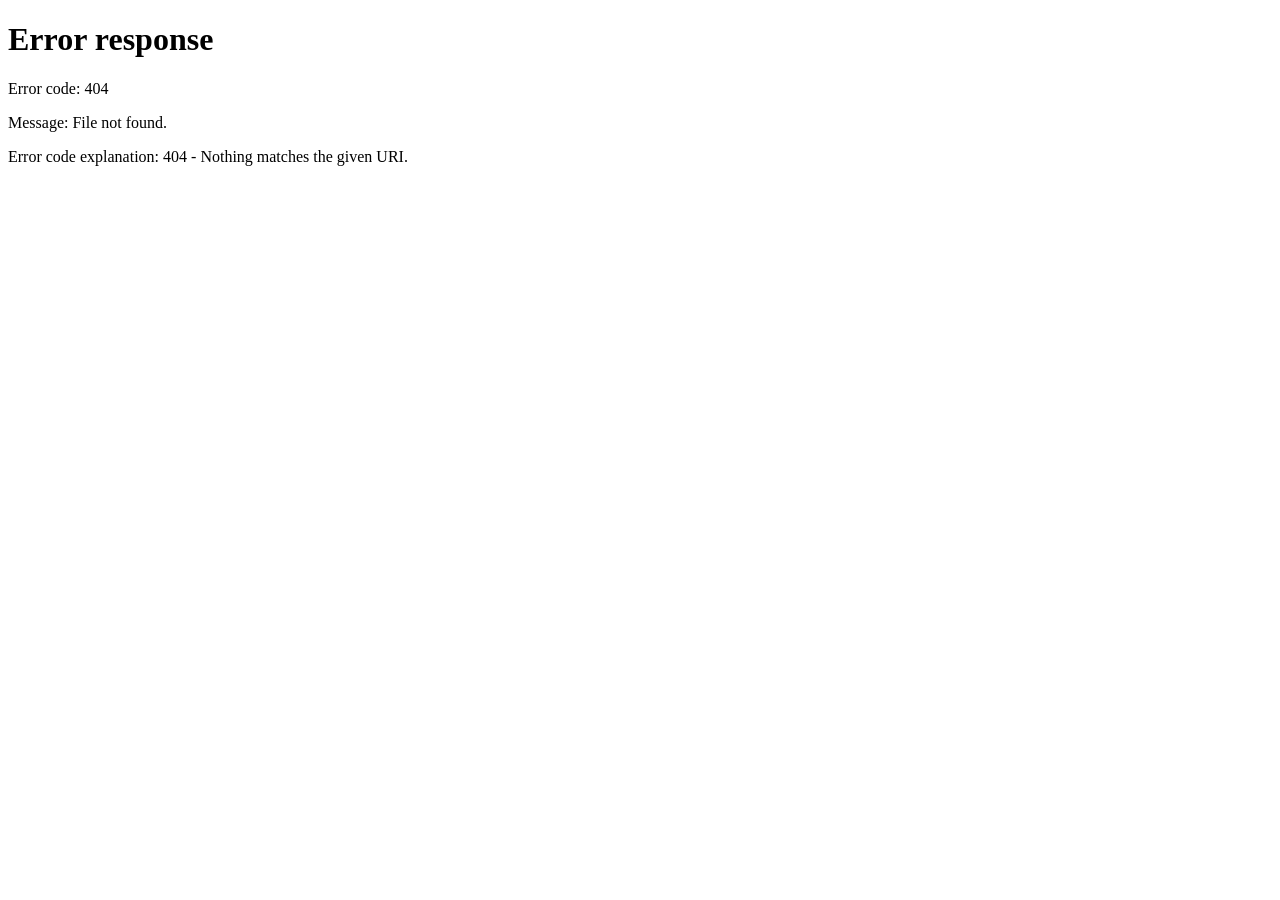
==== commit 37b80948: "Add files via upload" ====
--- a/project/index.html
+++ b/project/index.html
@@ -1,1406 +1,6 @@
 <!DOCTYPE html>
-<html lang="en">
-<head>
-<meta charset="UTF-8">
-<meta name="viewport" content="width=device-width, initial-scale=1.0">
+<meta charset="utf-8">
+<meta http-equiv="refresh" content="0; url=project/">
+<link rel="canonical" href="project/">
 <title>How Florida Counties Compare · Florida TaxWatch</title>
-<link rel="icon" type="image/svg+xml" href="./assets/fl-favicon.svg">
-<link href="https://fonts.googleapis.com/css2?family=Source+Serif+4:opsz,wght@8..60,400;8..60,600;8..60,700&family=Inter:wght@400;500;600;700&family=JetBrains+Mono:wght@400;500&display=swap" rel="stylesheet">
-<script src="https://d3js.org/d3.v7.min.js"></script>
-<style>
-  :root {
-    --red:       #c41e2a;
-    --red-dark:  #8f1620;
-    --red-deep:  #5c0e16;
-    --ink:       #14110f;
-    --ink-mid:   #3b3632;
-    --ink-soft:  #6b645e;
-    --ink-faint: #a9a29c;
-    --paper:     #faf8f4;
-    --paper-2:   #f2ede4;
-    --rule:      #e3ddd1;
-    --rule-soft: #ebe6da;
-    --navy:      #1a365d;
-    --ok:        #2d6a4f;
-    --serif:     "Source Serif 4", Georgia, "Times New Roman", serif;
-    --sans:      "Inter", -apple-system, BlinkMacSystemFont, "Segoe UI", sans-serif;
-    --mono:      "JetBrains Mono", ui-monospace, "SF Mono", Consolas, monospace;
-  }
-  *, *::before, *::after { box-sizing: border-box; }
-  html, body { margin: 0; padding: 0; background: var(--paper); color: var(--ink); font-family: var(--sans); font-size: 15px; line-height: 1.5; -webkit-font-smoothing: antialiased; }
-
-  .masthead { border-bottom: 2px solid var(--ink); padding: 18px 40px 14px; display: flex; align-items: flex-end; justify-content: space-between; gap: 32px; background: var(--paper); }
-  .masthead-left { display: flex; align-items: center; gap: 18px; }
-  .masthead img { height: 38px; width: auto; }
-  .masthead .brand-rule { width: 1px; height: 36px; background: var(--ink); opacity: 0.2; }
-  .masthead .brand-text { display: flex; flex-direction: column; }
-  .masthead .kicker { font-family: var(--mono); font-size: 10.5px; letter-spacing: 0.16em; text-transform: uppercase; color: var(--red); font-weight: 500; }
-  .masthead .edition { font-family: var(--serif); font-size: 15px; color: var(--ink-mid); font-style: italic; margin-top: 2px; }
-  .masthead-right { font-family: var(--mono); font-size: 10.5px; letter-spacing: 0.12em; text-transform: uppercase; color: var(--ink-soft); text-align: right; }
-  .masthead-right strong { color: var(--ink); font-weight: 600; }
-
-  .headline-wrap { padding: 24px 40px 18px; border-bottom: 1px solid var(--rule); max-width: 1600px; margin: 0 auto; }
-  .eyebrow { font-family: var(--mono); font-size: 11px; letter-spacing: 0.18em; text-transform: uppercase; color: var(--red); font-weight: 500; margin-bottom: 10px; }
-  .eyebrow::before { content: "◆"; margin-right: 10px; color: var(--red); }
-  h1.headline { font-family: var(--serif); font-size: clamp(30px, 3.6vw, 46px); font-weight: 700; line-height: 1.05; letter-spacing: -0.015em; margin: 0 0 8px; color: var(--ink); max-width: 24ch; text-wrap: balance; }
-  .deck { font-family: var(--serif); font-size: 17px; font-weight: 400; font-style: italic; color: var(--ink-mid); max-width: 62ch; line-height: 1.45; margin: 0; text-wrap: pretty; }
-  .byline { font-family: var(--mono); font-size: 11px; letter-spacing: 0.1em; text-transform: uppercase; color: var(--ink-soft); margin-top: 12px; }
-  .byline .sep { color: var(--ink-faint); margin: 0 10px; }
-
-  .main { display: grid; grid-template-columns: minmax(0, 1fr) 380px; gap: 0; max-width: 1600px; margin: 0 auto; }
-  .map-col { border-right: 1px solid var(--rule); padding: 20px 32px 32px; min-width: 0; }
-  .side-col { padding: 20px 28px 32px; background: var(--paper); }
-
-  .metric-picker-wrap { margin-bottom: 10px; }
-  .picker-label { display: block; font-family: var(--mono); font-size: 10.5px; letter-spacing: 0.14em; text-transform: uppercase; color: var(--ink-soft); margin-bottom: 6px; font-weight: 500; }
-  .group-tabs { display: flex; flex-wrap: wrap; gap: 0; border-bottom: 1px solid var(--rule); margin-bottom: 10px; }
-  .group-tab { font-family: var(--sans); font-size: 13px; font-weight: 500; color: var(--ink-soft); background: none; border: none; padding: 8px 14px 10px; cursor: pointer; border-bottom: 2px solid transparent; margin-bottom: -1px; transition: all 0.15s ease; }
-  .group-tab:hover { color: var(--ink); }
-  .group-tab.active { color: var(--red); border-bottom-color: var(--red); font-weight: 600; }
-
-  .metric-row { display: flex; flex-wrap: wrap; gap: 6px; margin-bottom: 16px; }
-  .metric-chip { font-family: var(--sans); font-size: 12.5px; padding: 6px 12px; border: 1px solid var(--rule); background: var(--paper); color: var(--ink-mid); border-radius: 999px; cursor: pointer; transition: all 0.12s ease; white-space: nowrap; font-weight: 500; }
-  .metric-chip:hover { border-color: var(--ink-soft); color: var(--ink); }
-  .metric-chip.active { background: var(--ink); color: var(--paper); border-color: var(--ink); }
-
-  /* Tighter readout — title row spans full width; meta-pill drops under year chip */
-  .readout { padding: 4px 0 10px; border-bottom: 1px solid var(--rule); margin-bottom: 14px; }
-  .readout-title-row { display: flex; align-items: baseline; gap: 12px; flex-wrap: wrap; margin-bottom: 6px; }
-  .readout h2 { font-family: var(--serif); font-size: 22px; font-weight: 600; margin: 0; line-height: 1.2; letter-spacing: -0.01em; color: var(--ink); text-wrap: balance; flex: 0 1 auto; }
-  .year-chip { font-family: var(--mono); font-size: 10.5px; letter-spacing: 0.1em; text-transform: uppercase; color: var(--red); background: #fbe9ea; border: 1px solid #f1c9cc; padding: 2px 8px; border-radius: 3px; font-weight: 500; white-space: nowrap; }
-  .readout .meta-pill { font-family: var(--mono); font-size: 10px; letter-spacing: 0.1em; text-transform: uppercase; color: var(--ink-soft); white-space: nowrap; margin-left: auto; }
-  .readout .meta-pill strong { color: var(--ink); font-weight: 600; }
-  .readout .readout-sub { font-family: var(--serif); font-style: italic; font-size: 13.5px; color: var(--ink-soft); line-height: 1.4; max-width: 90ch; margin: 0; }
-
-  /* Centered variant for special (pie/line) views — title fills width, no meta pill in header, year chip drops to its own line */
-  .readout.readout-centered .readout-title-row { justify-content: center; flex-direction: column; align-items: center; gap: 6px; }
-  .readout.readout-centered .readout-title-row h2 { text-align: center; }
-  .readout.readout-centered .meta-pill { display: none; }
-  .readout.readout-centered .readout-sub { text-align: center; max-width: 70ch; margin: 0 auto; }
-
-  /* Source caption under special chart */
-  .chart-caption { font-family: var(--mono); font-size: 10.5px; letter-spacing: 0.08em; color: var(--ink-soft); text-align: center; padding: 10px 12px 0; line-height: 1.5; max-width: 80ch; margin: 0 auto; }
-
-  .map-frame { position: relative; background: var(--paper); display: flex; flex-direction: column; }
-  .map-frame.has-map { min-height: 500px; }
-  #florida-map, #special-chart { width: 100%; height: 540px; display: block; }
-  #special-chart { display: none; }
-  .county-path { fill: var(--rule-soft); stroke: var(--paper); stroke-width: 0.6; cursor: pointer; transition: opacity 0.15s ease, stroke-width 0.12s ease; }
-  .county-path:hover { stroke: var(--ink); stroke-width: 1.4; }
-  .county-path.selected { stroke: var(--ink); stroke-width: 2; }
-  .county-path.compared { stroke: var(--red); stroke-width: 2; }
-  .county-path.city-host { stroke: var(--red); stroke-width: 1.6; }
-
-  /* Special charts */
-  .sc-axis text { font-family: var(--mono); font-size: 10px; fill: var(--ink-soft); }
-  .sc-axis line, .sc-axis path { stroke: var(--rule); }
-  .sc-gridline { stroke: var(--rule-soft); stroke-dasharray: 2 3; }
-  .sc-area { opacity: 0.85; }
-  .sc-line { fill: none; stroke-width: 2; }
-  .sc-label { font-family: var(--sans); font-size: 11px; font-weight: 500; fill: var(--ink); }
-  .sc-pie-label { font-family: var(--sans); font-size: 12px; fill: var(--ink); }
-  .sc-pie-pct { font-family: var(--serif); font-size: 15px; font-weight: 600; fill: var(--ink); }
-  .sc-pie-slice { stroke: var(--paper); stroke-width: 2; }
-
-  .legend { display: flex; align-items: center; gap: 14px; padding: 10px 0 0; border-top: 1px solid var(--rule-soft); margin-top: 8px; }
-  .legend-title { font-family: var(--mono); font-size: 10.5px; letter-spacing: 0.12em; text-transform: uppercase; color: var(--ink-soft); }
-  .legend-bar { display: flex; flex: 1; max-width: 360px; height: 10px; border: 1px solid var(--rule); }
-  .legend-bar > div { flex: 1; height: 100%; }
-  .legend-ends { font-family: var(--mono); font-size: 11px; color: var(--ink); font-variant-numeric: tabular-nums; }
-
-  .tooltip { position: fixed; background: var(--ink); color: var(--paper); padding: 10px 14px; border-radius: 2px; pointer-events: none; font-size: 12.5px; line-height: 1.4; z-index: 1000; opacity: 0; transition: opacity 0.12s; max-width: 300px; box-shadow: 0 6px 24px rgba(0,0,0,0.18); }
-  .tooltip.visible { opacity: 1; }
-  .tooltip .tt-name { font-family: var(--serif); font-size: 15px; font-weight: 600; margin-bottom: 4px; }
-  .tooltip .tt-value { font-family: var(--mono); font-size: 14px; color: #ffb8b8; font-weight: 500; margin: 3px 0; }
-  .tooltip .tt-paired { font-family: var(--mono); font-size: 12px; color: #c9bfb5; margin-top: 2px; }
-  .tooltip .tt-rank { font-family: var(--mono); font-size: 10.5px; letter-spacing: 0.1em; text-transform: uppercase; color: #c9bfb5; margin-top: 4px; }
-  .tooltip .tt-hint { font-family: var(--mono); font-size: 10px; color: #9b928a; margin-top: 6px; letter-spacing: 0.08em; text-transform: uppercase; }
-
-  .focus-card { border: 1px solid var(--rule); padding: 18px; margin-bottom: 16px; background: var(--paper); }
-  .focus-card.empty { background: var(--paper-2); border-style: dashed; }
-  .focus-eyebrow { font-family: var(--mono); font-size: 10.5px; letter-spacing: 0.14em; text-transform: uppercase; color: var(--ink-soft); margin-bottom: 4px; }
-  .focus-name { font-family: var(--serif); font-size: 26px; font-weight: 600; line-height: 1.1; letter-spacing: -0.01em; color: var(--ink); margin: 0 0 14px; }
-  .focus-name .county-word { font-style: italic; font-weight: 400; color: var(--ink-soft); font-size: 17px; }
-  .focus-value { font-family: var(--serif); font-size: 36px; font-weight: 700; color: var(--red); line-height: 1; letter-spacing: -0.02em; font-variant-numeric: tabular-nums; }
-  .focus-value-label { font-family: var(--mono); font-size: 10.5px; letter-spacing: 0.12em; text-transform: uppercase; color: var(--ink-soft); margin-top: 6px; }
-  .focus-paired { margin-top: 12px; padding-top: 10px; border-top: 1px dashed var(--rule); }
-  .focus-paired .fp-label { font-family: var(--mono); font-size: 10px; letter-spacing: 0.12em; text-transform: uppercase; color: var(--ink-soft); }
-  .focus-paired .fp-value { font-family: var(--serif); font-size: 20px; font-weight: 600; color: var(--ink-mid); }
-  .focus-stats { display: grid; grid-template-columns: repeat(2, 1fr); gap: 14px; margin-top: 14px; padding-top: 12px; border-top: 1px solid var(--rule-soft); }
-  .stat-label { font-family: var(--mono); font-size: 10px; letter-spacing: 0.12em; text-transform: uppercase; color: var(--ink-soft); margin-bottom: 4px; }
-  .stat-value { font-family: var(--serif); font-size: 19px; font-weight: 600; color: var(--ink); line-height: 1.1; }
-  .stat-value.pos { color: var(--red); }
-  .stat-value.neg { color: var(--ok); }
-
-  .percentile { margin-top: 12px; }
-  .percentile-track { position: relative; height: 4px; background: var(--rule); }
-  .percentile-fill { position: absolute; left: 0; top: 0; height: 100%; background: var(--red); }
-  .percentile-tick { position: absolute; top: -3px; width: 2px; height: 10px; background: var(--ink); transform: translateX(-1px); }
-  .percentile-labels { display: flex; justify-content: space-between; font-family: var(--mono); font-size: 9.5px; letter-spacing: 0.1em; text-transform: uppercase; color: var(--ink-soft); margin-top: 6px; }
-
-  .strip { border: 1px solid var(--rule); padding: 14px 16px; margin-bottom: 16px; background: var(--paper); }
-  .strip-title { font-family: var(--mono); font-size: 10.5px; letter-spacing: 0.14em; text-transform: uppercase; color: var(--ink-soft); margin-bottom: 10px; font-weight: 500; }
-  .strip-row { display: grid; grid-template-columns: repeat(3, 1fr); gap: 10px; }
-  .strip-cell { border-left: 1px solid var(--rule); padding-left: 10px; }
-  .strip-cell:first-child { border-left: none; padding-left: 0; }
-  .strip-cell .sc-label { font-family: var(--mono); font-size: 9.5px; letter-spacing: 0.1em; text-transform: uppercase; color: var(--ink-soft); margin-bottom: 2px; }
-  .strip-cell .sc-value { font-family: var(--serif); font-size: 16px; font-weight: 600; color: var(--ink); line-height: 1.1; }
-  .strip-cell .sc-county { font-family: var(--mono); font-size: 10px; color: var(--ink-soft); margin-top: 2px; }
-
-  .compare { border-top: 2px solid var(--ink); padding-top: 14px; }
-  .compare-head { display: flex; justify-content: space-between; align-items: baseline; margin-bottom: 10px; }
-  .compare-head h3 { font-family: var(--serif); font-size: 17px; font-weight: 600; margin: 0; }
-  .compare-hint { font-family: var(--mono); font-size: 10.5px; color: var(--ink-soft); margin-bottom: 10px; line-height: 1.5; }
-  .compare-hint kbd { font-family: var(--mono); font-size: 10px; padding: 1px 5px; border: 1px solid var(--rule); background: var(--paper); border-radius: 2px; margin: 0 1px; }
-  .compare-row { display: grid; grid-template-columns: 16px 1fr auto; gap: 10px; align-items: center; padding: 8px 0; border-bottom: 1px solid var(--rule-soft); }
-  .compare-row:last-child { border-bottom: none; }
-  .compare-row .swatch { width: 8px; height: 8px; border-radius: 50%; }
-  .compare-row .cr-name { font-family: var(--serif); font-size: 15px; font-weight: 500; }
-  .compare-row .cr-value { font-family: var(--mono); font-size: 13px; font-weight: 500; font-variant-numeric: tabular-nums; text-align: right; }
-  .compare-row .cr-rank { font-family: var(--mono); font-size: 10px; color: var(--ink-soft); letter-spacing: 0.08em; text-transform: uppercase; }
-  .compare-bar-wrap { grid-column: 1 / -1; height: 4px; background: var(--rule-soft); margin-top: 6px; }
-  .compare-bar-fill { height: 100%; }
-  .compare-clear { font-family: var(--mono); font-size: 10.5px; letter-spacing: 0.1em; text-transform: uppercase; background: none; border: none; color: var(--ink-soft); cursor: pointer; padding: 2px 4px; }
-  .compare-clear:hover { color: var(--red); }
-
-  .ranked { margin-top: 20px; border-top: 1px solid var(--rule); padding-top: 16px; }
-  .ranked.hidden { display: none; }
-  .ranked-title { font-family: var(--mono); font-size: 10.5px; letter-spacing: 0.14em; text-transform: uppercase; color: var(--ink-soft); margin-bottom: 12px; display: flex; justify-content: space-between; align-items: baseline; flex-wrap: wrap; gap: 10px; }
-  .ranked-title .hint { text-transform: none; letter-spacing: 0.02em; color: var(--ink-faint); font-size: 11px; }
-  .ranked-legend { display: flex; gap: 12px; font-family: var(--mono); font-size: 10px; color: var(--ink-soft); text-transform: uppercase; letter-spacing: 0.08em; }
-  .ranked-legend .sw { display: inline-block; width: 10px; height: 10px; margin-right: 4px; vertical-align: middle; }
-  .ranked-svg { width: 100%; height: 300px; display: block; }
-  .ranked-svg .bar { fill: var(--red); opacity: 0.55; }
-  .ranked-svg .bar.hot { opacity: 1; }
-  .ranked-svg .bar.selected { fill: var(--ink); opacity: 1; }
-  .ranked-svg .bar:hover { opacity: 0.85; }
-  .ranked-svg .bar-paired { fill: var(--navy); opacity: 0.45; }
-  .ranked-svg .label { font-family: var(--mono); font-size: 8.5px; fill: var(--ink-mid); }
-  .ranked-svg .axis text { font-family: var(--mono); font-size: 10px; fill: var(--ink-soft); }
-  .ranked-svg .axis line, .ranked-svg .axis path { stroke: var(--rule); }
-  .ranked-svg .gridline { stroke: var(--rule-soft); stroke-dasharray: 2 3; }
-
-  .colophon { border-top: 2px solid var(--ink); padding: 20px 40px; margin-top: 20px; font-family: var(--mono); font-size: 10.5px; letter-spacing: 0.08em; color: var(--ink-soft); line-height: 1.6; display: flex; justify-content: space-between; gap: 32px; flex-wrap: wrap; }
-  .colophon strong { color: var(--ink); font-weight: 500; }
-
-  @media (max-width: 1000px) {
-    .main { grid-template-columns: 1fr; }
-    .map-col { border-right: none; border-bottom: 1px solid var(--rule); }
-    #florida-map, #special-chart { height: 440px; }
-  }
-</style>
-</head>
-<body>
-
-<header class="masthead">
-  <div class="masthead-left">
-    <img src="./assets/ftw-logo-black.png" alt="Florida TaxWatch">
-    <div class="brand-rule"></div>
-    <div class="brand-text">
-      <span class="kicker">Florida TaxWatch · Research</span>
-      <span class="edition">How Florida Counties Compare · 2025 Edition</span>
-    </div>
-  </div>
-  <div class="masthead-right">
-    <strong>67 Counties</strong> · 60+ Metrics<br>
-    Updated November 2025
-  </div>
-</header>
-
-<section class="headline-wrap">
-  <div class="eyebrow">An interactive from Florida TaxWatch</div>
-  <h1 class="headline">Every county taxes, spends, and grows differently. See where yours stands.</h1>
-  <p class="deck">Florida's 67 county governments collect and spend more than $120 billion each year. This tool lets residents compare how their county stacks up against the rest of the state.</p>
-  <div class="byline">
-    Source <strong style="color:var(--ink)">Florida Department of Revenue</strong><span class="sep">·</span>Office of Economic &amp; Demographic Research<span class="sep">·</span>Florida TaxWatch analysis
-  </div>
-</section>
-
-<main class="main">
-  <section class="map-col">
-    <div class="metric-picker-wrap">
-      <span class="picker-label">Select a metric</span>
-      <div class="group-tabs" id="group-tabs"></div>
-      <div class="metric-row" id="metric-row"></div>
-    </div>
-
-    <div class="readout">
-      <div class="readout-title-row">
-        <h2 id="metric-name">—</h2>
-        <span class="year-chip" id="year-chip">—</span>
-        <div class="meta-pill" id="metric-meta">—</div>
-      </div>
-      <div class="readout-sub" id="metric-desc">—</div>
-    </div>
-
-    <div class="map-frame">
-      <svg id="florida-map" role="img" aria-label="Florida counties map"></svg>
-      <svg id="special-chart" role="img" aria-label="Supplementary chart"></svg>
-      <div class="legend" id="legend-wrap">
-        <span class="legend-title">Scale</span>
-        <span class="legend-ends" id="legend-min">—</span>
-        <div class="legend-bar" id="legend-bar"></div>
-        <span class="legend-ends" id="legend-max">—</span>
-      </div>
-      <div class="chart-caption" id="chart-caption" style="display:none;"></div>
-    </div>
-
-    <div class="ranked" id="ranked-wrap">
-      <div class="ranked-title">
-        <span>All 67 counties, ranked</span>
-        <div class="ranked-legend" id="ranked-legend"></div>
-        <span class="hint">Hover or tap a bar to focus</span>
-      </div>
-      <svg class="ranked-svg" id="ranked-chart"></svg>
-    </div>
-  </section>
-
-  <aside class="side-col">
-    <div class="focus-card" id="focus-card">
-      <div class="focus-eyebrow" id="focus-eyebrow">STATEWIDE</div>
-      <div class="focus-name" id="focus-name">Florida <span class="county-word">average</span></div>
-      <div>
-        <div class="focus-value" id="focus-value">—</div>
-        <div class="focus-value-label" id="focus-value-label">AVG OF 67 COUNTIES</div>
-      </div>
-      <div class="focus-paired" id="focus-paired" style="display:none;">
-        <div class="fp-label" id="fp-label">—</div>
-        <div class="fp-value" id="fp-value">—</div>
-      </div>
-      <div class="focus-stats" id="focus-stats" style="display:none;">
-        <div>
-          <div class="stat-label">Rank</div>
-          <div class="stat-value" id="stat-rank">—</div>
-        </div>
-        <div>
-          <div class="stat-label">vs. statewide avg</div>
-          <div class="stat-value" id="stat-vs-avg">—</div>
-        </div>
-      </div>
-      <div class="percentile" id="percentile" style="display:none;">
-        <div class="percentile-track">
-          <div class="percentile-fill" id="percentile-fill"></div>
-          <div class="percentile-tick" id="percentile-tick"></div>
-        </div>
-        <div class="percentile-labels">
-          <span>Lowest</span>
-          <span id="percentile-label">—</span>
-          <span>Highest</span>
-        </div>
-      </div>
-    </div>
-
-    <div class="strip" id="strip">
-      <div class="strip-title">Statewide at a glance</div>
-      <div class="strip-row">
-        <div class="strip-cell">
-          <div class="sc-label">Low</div>
-          <div class="sc-value" id="strip-min">—</div>
-          <div class="sc-county" id="strip-min-c">—</div>
-        </div>
-        <div class="strip-cell">
-          <div class="sc-label">Median</div>
-          <div class="sc-value" id="strip-med">—</div>
-        </div>
-        <div class="strip-cell">
-          <div class="sc-label">High</div>
-          <div class="sc-value" id="strip-max">—</div>
-          <div class="sc-county" id="strip-max-c">—</div>
-        </div>
-      </div>
-    </div>
-
-    <div class="compare">
-      <div class="compare-head">
-        <h3>Compare counties</h3>
-        <button class="compare-clear" id="compare-clear" style="display:none;">Clear</button>
-      </div>
-      <div class="compare-hint">
-        Hold <kbd>⌘</kbd>/<kbd>Ctrl</kbd> and click up to 5 counties to pin them.
-      </div>
-      <div id="compare-list">
-        <div style="font-family:var(--serif); font-style:italic; font-size:14px; color:var(--ink-soft); padding:10px 0;">No counties pinned yet.</div>
-      </div>
-    </div>
-  </aside>
-</main>
-
-<footer class="colophon">
-  <div>
-    <strong>Florida TaxWatch</strong> · Independent, non-partisan taxpayer research institute<br>
-    Data through November 2025 · Excludes custodial funds &amp; inter-fund transfers.
-  </div>
-  <div style="text-align:right;">
-    <strong>floridataxwatch.org</strong><br>
-    Created 2025 · v2
-  </div>
-</footer>
-
-<div class="tooltip" id="tooltip"></div>
-
-<script src="./shared/florida-data.js"></script>
-<script src="./shared/property-tax-data.js"></script>
-<script src="./shared/municipal-expenditure-data.js"></script>
-<script>
-(async () => {
-  const TT = document.getElementById('tooltip');
-  const MAP = document.getElementById('florida-map');
-  const SC = document.getElementById('special-chart');
-  const { counties, geo, stats, METRICS } = await window.FloridaData.loadFlorida();
-  const { fmt, fmtCompact } = window.FloridaData;
-
-  // ── Aggregate city-level growth from per-county municipalGrowth arrays.
-  // Produces c.cityGrowth50 — the median 10-yr growth across that county's
-  // top cities (so the metric colors the map meaningfully).
-  counties.forEach(c => {
-    const arr = Array.isArray(c.municipalGrowth) ? c.municipalGrowth : [];
-    const growths = arr.map(x => x && (x.growth2014_2024 ?? x.growth)).filter(v => v != null && !isNaN(v));
-    if (growths.length) {
-      const sorted = [...growths].sort((a, b) => a - b);
-      c.cityGrowth50 = sorted[Math.floor(sorted.length / 2)];
-      c.cityGrowth50Detail = arr;
-    }
-  });
-  // Recompute stats + ranks for cityGrowth50
-  {
-    const key = 'cityGrowth50';
-    const vals = counties.map(c => c[key]).filter(v => v != null);
-    if (vals.length) {
-      const sorted = [...vals].sort((a, b) => a - b);
-      stats[key] = {
-        min: sorted[0], max: sorted[sorted.length - 1],
-        median: sorted[Math.floor(sorted.length / 2)],
-        mean: vals.reduce((a, b) => a + b, 0) / vals.length, count: vals.length,
-      };
-      [...counties].filter(c => c[key] != null).sort((a, b) => b[key] - a[key])
-        .forEach((c, i) => { c.ranks = c.ranks || {}; c.ranks[key] = i + 1; });
-    }
-  }
-
-  // Build group map
-  const groups = {};
-  for (const [key, m] of Object.entries(METRICS)) {
-    if (m.hidden) continue;
-    (groups[m.group] = groups[m.group] || []).push({ key, ...m });
-  }
-  const groupOrder = ["Property tax", "Other taxes & fees", "County & Municipal Revenue", "County & Municipal Expenditure", "Population & Miscellaneous"];
-
-  let currentGroup = "Property tax";
-  let currentMetric = "perCapitaTotalPropertyTaxLevies";
-  let selected = null;
-  let compared = [];
-  const compareColors = ["#c41e2a", "#1a365d", "#8f1620", "#2d6a4f", "#c9a227"];
-
-  // ── Picker
-  const tabsEl = document.getElementById('group-tabs');
-  const rowEl = document.getElementById('metric-row');
-  function renderTabs() {
-    tabsEl.innerHTML = '';
-    for (const g of groupOrder) {
-      if (!groups[g]) continue;
-      const b = document.createElement('button');
-      b.className = 'group-tab' + (g === currentGroup ? ' active' : '');
-      b.textContent = g;
-      b.onclick = () => { currentGroup = g; currentMetric = groups[g][0].key; renderTabs(); renderChips(); applyMetric(); };
-      tabsEl.appendChild(b);
-    }
-  }
-  function renderChips() {
-    rowEl.innerHTML = '';
-    for (const m of groups[currentGroup]) {
-      const c = document.createElement('button');
-      c.className = 'metric-chip' + (m.key === currentMetric ? ' active' : '');
-      c.textContent = m.short;
-      c.onclick = () => { currentMetric = m.key; renderChips(); applyMetric(); };
-      rowEl.appendChild(c);
-    }
-  }
-
-  // ── Map
-  const WIDTH = MAP.clientWidth || 900, HEIGHT = 540;
-  MAP.setAttribute('viewBox', `0 0 ${WIDTH} ${HEIGHT}`);
-  MAP.setAttribute('preserveAspectRatio', 'xMidYMid meet');
-  const projection = d3.geoMercator().fitSize([WIDTH - 30, HEIGHT - 30], geo);
-  const path = d3.geoPath(projection);
-  const svg = d3.select(MAP);
-  const mapG = svg.append('g').attr('transform', 'translate(15, 15)');
-  const paths = mapG.selectAll('path').data(geo.features, d => d.id).enter().append('path')
-    .attr('class', 'county-path').attr('d', path)
-    .on('mouseenter', (ev, f) => showTT(ev, f))
-    .on('mousemove', positionTT)
-    .on('mouseleave', () => TT.classList.remove('visible'))
-    .on('click', (ev, f) => {
-      const c = counties.find(c => c.fips === f.id);
-      if (!c) return;
-      if (ev.ctrlKey || ev.metaKey || ev.shiftKey) toggleCompare(c); else selectCounty(c);
-    });
-
-  // ── Color scale
-  function makeScale(key) {
-    const s = stats[key]; if (!s) return () => '#eee';
-    const inter = d3.interpolateRgb('#f6e6e2', '#5c0e16');
-    const scale = d3.scaleSequential(inter).domain([s.min, s.max]).clamp(true);
-    scale.norm = inter; return scale;
-  }
-  function buildLegend(scale) {
-    const LEG = document.getElementById('legend-bar'); LEG.innerHTML = '';
-    for (let i = 0; i < 9; i++) { const d = document.createElement('div'); d.style.background = scale(i / 8); LEG.appendChild(d); }
-  }
-
-  function applyMetric() {
-    const key = currentMetric, m = METRICS[key];
-
-    // Readout — strip any trailing 4-digit year so it's not duplicated by the year chip
-    const titleText = (m.label || '').replace(/\s+(19|20)\d{2}\s*$/, '');
-    document.getElementById('metric-name').textContent = titleText;
-    document.getElementById('year-chip').textContent = m.year || '';
-    document.getElementById('metric-desc').textContent = m.desc || '';
-    // Meta pill shows group only — full source gets its own line under the chart.
-    document.getElementById('metric-meta').innerHTML = `<strong>${m.group.toUpperCase()}</strong>`;
-
-    // Centered, chart-style readout for ALL views (map + pie + line) — title,
-    // year chip, and subtitle stack centered; source caption lives below the
-    // chart/map for consistency.
-    document.querySelector('.readout').classList.add('readout-centered');
-    const caption = document.getElementById('chart-caption');
-    if (m.source) {
-      caption.textContent = 'Source: ' + m.source;
-      caption.style.display = '';
-    } else {
-      caption.style.display = 'none';
-    }
-
-    // Special metric? Show SC chart, hide map+legend+ranked
-    if (m.special) {
-      MAP.style.display = 'none';
-      SC.style.display = 'block';
-      document.querySelector('.map-frame').classList.remove('has-map');
-      document.getElementById('legend-wrap').style.display = 'none';
-      document.getElementById('ranked-wrap').classList.add('hidden');
-      document.getElementById('strip').style.display = 'none';
-      renderSpecial(m);
-      updateFocus(); renderCompare();
-      return;
-    }
-
-    MAP.style.display = 'block';
-    SC.style.display = 'none';
-    document.querySelector('.map-frame').classList.add('has-map');
-    document.getElementById('legend-wrap').style.display = '';
-    document.getElementById('ranked-wrap').classList.remove('hidden');
-    document.getElementById('strip').style.display = '';
-
-    const s = stats[key]; const scale = makeScale(key);
-    paths.transition().duration(300).attr('fill', f => {
-      const c = counties.find(c => c.fips === f.id); const v = c ? c[key] : null;
-      return v == null ? '#e5ded0' : scale(v);
-    });
-    buildLegend(scale.norm);
-    document.getElementById('legend-min').textContent = fmtCompact(s?.min, m.format);
-    document.getElementById('legend-max').textContent = fmtCompact(s?.max, m.format);
-
-    // Strip
-    const minC = counties.find(c => c[key] === s?.min);
-    const maxC = counties.find(c => c[key] === s?.max);
-    document.getElementById('strip-min').textContent = fmt(s?.min, m.format);
-    document.getElementById('strip-min-c').textContent = minC?.name || '';
-    document.getElementById('strip-med').textContent = fmt(s?.median, m.format);
-    document.getElementById('strip-max').textContent = fmt(s?.max, m.format);
-    document.getElementById('strip-max-c').textContent = maxC?.name || '';
-
-    updateFocus(); renderCompare(); renderRanked();
-  }
-
-  // ── Special charts ───────────────────────────────────────
-  function renderSpecial(m) {
-    const W = SC.clientWidth || 900;
-    // Pie charts are naturally shorter than the 540px map — shrink the SVG
-    // so the pie sits just under the readout instead of drifting to the
-    // bottom of the 540px frame, leaving a huge gap above it.
-    const isPie = m.special === 'percentLevies' || m.special === 'percentTaxable'
-      || m.special === 'percentRevenueCounty' || m.special === 'percentRevenueMunicipal'
-      || m.special === 'percentExpenditureCounty' || m.special === 'percentExpenditureMunicipal';
-    const isRateTiers = m.special === 'rateTiers';
-    const isCityList = m.special === 'cityList';
-    const isCityGrowth = m.special === 'cityGrowth';
-    const isCityListGrowth = m.special === 'cityListGrowth';
-    const H = isPie ? 380 : (isRateTiers ? 560 : (isCityList ? 980 : (isCityGrowth ? 1180 : (isCityListGrowth ? 1480 : 540))));
-    SC.style.height = H + 'px';
-    SC.setAttribute('viewBox', `0 0 ${W} ${H}`);
-    SC.setAttribute('preserveAspectRatio', 'xMidYMid meet');
-    const root = d3.select(SC); root.selectAll('*').remove();
-
-    if (m.special === 'statewideGrowth') renderStatewideGrowth(root, W, H);
-    else if (m.special === 'percentLevies') renderPie(root, W, H, window.FloridaPercentLevies, 'percent', '$ Billions · % of total');
-    else if (m.special === 'percentTaxable') renderPie(root, W, H, window.FloridaPercentTaxable, 'percent', '% of statewide taxable value');
-    else if (m.special === 'percentRevenueCounty') renderPie(root, W, H, window.FloridaCountyRevenueBySource, 'percent', '$ Millions · % of total · Total $59.2B');
-    else if (m.special === 'percentRevenueMunicipal') renderPie(root, W, H, window.FloridaMunicipalRevenueBySource, 'percent', '$ Millions · % of total · Total $48.2B');
-    else if (m.special === 'percentExpenditureCounty') renderPie(root, W, H, window.FloridaCountyExpenditureBySource, 'percent', '$ Millions · % of total · Total $50.5B');
-    else if (m.special === 'percentExpenditureMunicipal') renderPie(root, W, H, window.FloridaMunicipalExpenditureBySource, 'percent', '$ Millions · % of total · Total $40.3B');
-    else if (m.special === 'cityList') renderCityList(root, W, H, counties);
-    else if (m.special === 'rateTiers') renderRateTiers(root, W, H, window.FloridaRateTiers[m.rateTiersKey], m);
-    else if (m.special === 'cityGrowth') {
-      renderCityGrowthList(root, W, H);
-    }
-    else if (m.special === 'cityListGrowth') {
-      renderCityExpenditureGrowth(root, W, H);
-    }
-  }
-
-  function renderStatewideGrowth(root, W, H) {
-    const data = window.FloridaStatewideGrowth;
-    const mL = 70, mR = 180, mT = 30, mB = 50;
-    const years = data.map(d => d.fy);
-    const x = d3.scalePoint().domain(years).range([mL, W - mR]);
-    const y = d3.scaleLinear().domain([0, d3.max(data, d => d.total) * 1.05]).range([H - mB, mT]);
-
-    // gridlines + y-axis
-    const ticks = y.ticks(6);
-    root.append('g').selectAll('line').data(ticks).enter().append('line').attr('class', 'sc-gridline')
-      .attr('x1', mL).attr('x2', W - mR).attr('y1', d => y(d)).attr('y2', d => y(d));
-    const yAxis = root.append('g').attr('class', 'sc-axis').attr('transform', `translate(${mL},0)`);
-    yAxis.call(d3.axisLeft(y).ticks(6).tickFormat(v => '$' + (v / 1000).toFixed(0) + 'B'));
-    yAxis.select('.domain').remove();
-
-    // x-axis — every 5 years
-    const xAxis = root.append('g').attr('class', 'sc-axis').attr('transform', `translate(0,${H - mB})`);
-    xAxis.call(d3.axisBottom(x).tickValues(years.filter((_, i) => i % 4 === 0 || i === years.length - 1)));
-
-    // Lines by jurisdiction
-    const series = [
-      { key: 'counties', label: 'Counties', color: '#c41e2a' },
-      { key: 'schools', label: 'School Districts', color: '#1a365d' },
-      { key: 'municipalities', label: 'Cities', color: '#c9a227' },
-      { key: 'special', label: 'Ind. Special Districts', color: '#2d6a4f' },
-      { key: 'total', label: 'Total', color: '#14110f' },
-    ];
-    const line = d3.line().x(d => x(d.fy));
-    const last = data[data.length - 1];
-
-    // Draw lines first
-    series.forEach(s => {
-      root.append('path').datum(data).attr('class', 'sc-line')
-        .attr('stroke', s.color)
-        .attr('stroke-width', s.key === 'total' ? 3 : 1.6)
-        .attr('d', line.y(d => y(d[s.key])));
-    });
-
-    // ── End-label placement with collision avoidance ───────
-    // Each label wants to sit at its series' terminal y. When two series end
-    // at nearly the same value, stack them with a minimum gap and draw a
-    // small connector from the true endpoint to the shifted label.
-    const MIN_GAP = 14;
-    const labels = series.map(s => ({
-      s,
-      yTrue: y(last[s.key]),
-      yLabel: y(last[s.key]),
-    }));
-    // Sort by true y (top to bottom) and push labels down when they collide
-    labels.sort((a, b) => a.yTrue - b.yTrue);
-    for (let i = 1; i < labels.length; i++) {
-      const prev = labels[i - 1], cur = labels[i];
-      if (cur.yLabel - prev.yLabel < MIN_GAP) cur.yLabel = prev.yLabel + MIN_GAP;
-    }
-    // If the stack overshoots the bottom, rebalance upward
-    const bottom = H - mB;
-    if (labels[labels.length - 1].yLabel > bottom - 4) {
-      labels[labels.length - 1].yLabel = bottom - 4;
-      for (let i = labels.length - 2; i >= 0; i--) {
-        if (labels[i + 1].yLabel - labels[i].yLabel < MIN_GAP) {
-          labels[i].yLabel = labels[i + 1].yLabel - MIN_GAP;
-        }
-      }
-    }
-
-    labels.forEach(({ s, yTrue, yLabel }) => {
-      const lx = x(last.fy) + 8;
-      // Connector line when label is shifted from its true y
-      if (Math.abs(yLabel - yTrue) > 2) {
-        root.append('line')
-          .attr('x1', x(last.fy) + 1).attr('y1', yTrue)
-          .attr('x2', lx - 2).attr('y2', yLabel)
-          .attr('stroke', s.color).attr('stroke-width', 0.8).attr('opacity', 0.5);
-      }
-      root.append('text').attr('class', 'sc-label')
-        .attr('x', lx).attr('y', yLabel)
-        .attr('dy', '0.35em').attr('fill', s.color)
-        .attr('font-weight', s.key === 'total' ? 700 : 500)
-        .text(`${s.label} · $${(last[s.key] / 1000).toFixed(1)}B`);
-    });
-
-    // Title annotation
-    root.append('text').attr('class', 'sc-label').attr('x', mL).attr('y', mT - 10)
-      .attr('fill', '#6b645e').attr('font-size', 11).attr('font-family', 'JetBrains Mono')
-      .text('Statewide property tax levies, $ in billions, FY 2000–01 through FY 2024–25');
-  }
-
-  function renderPie(root, W, H, data, format, subtitle) {
-    const colors = ['#c41e2a', '#1a365d', '#c9a227', '#2d6a4f', '#8f1620', '#6b645e'];
-    const total = data.reduce((a, b) => a + (b.pct || 0), 0) || 100;
-    const pie = d3.pie().value(d => d.pct).sort(null);
-
-    // Pie lives on the left, roomy padding so the donut ring never touches
-    // the legend. Radius is capped so the center text sits entirely inside
-    // the donut hole without hitting the slices.
-    const pieAreaW = W * 0.44;
-    const cx = pieAreaW / 2 + 20;
-    const cy = H / 2 + 14;
-    const r = Math.min(pieAreaW * 0.42, (H - 80) * 0.42);
-    const arc = d3.arc().innerRadius(0).outerRadius(r);
-    const arcs = pie(data);
-
-    const g = root.append('g').attr('transform', `translate(${cx},${cy})`);
-    g.selectAll('path').data(arcs).enter().append('path')
-      .attr('class', 'sc-pie-slice')
-      .attr('fill', (d, i) => colors[i % colors.length])
-      .attr('d', arc);
-
-    // Subtitle sits above the donut — out of the slices, not in the hole.
-    root.append('text').attr('text-anchor', 'middle')
-      .attr('x', cx).attr('y', cy - r - 18)
-      .attr('font-family', 'JetBrains Mono').attr('font-size', 10.5)
-      .attr('letter-spacing', '0.1em').attr('fill', '#6b645e')
-      .text(subtitle.toUpperCase());
-
-    // Center of donut: just the total — single line, comfortably inside the hole.
-    g.append('text').attr('text-anchor', 'middle')
-      .attr('dy', '0.35em').attr('font-family', 'Source Serif 4')
-      .attr('font-size', Math.min(r * 0.32, 22)).attr('font-weight', 700).attr('fill', '#14110f')
-      .attr('opacity', 0)
-      .text(format === 'percent' ? '100%' : total.toFixed(2));
-
-    // Legend column on the right.
-    const lx = pieAreaW + 60;
-    const legendH = data.length * 42;
-    const ly = (H - legendH) / 2;
-    const legend = root.append('g').attr('transform', `translate(${lx},${ly})`);
-    data.forEach((d, i) => {
-      const row = legend.append('g').attr('transform', `translate(0,${i * 42})`);
-      row.append('rect').attr('width', 14).attr('height', 14).attr('y', 2).attr('fill', colors[i % colors.length]);
-      row.append('text').attr('x', 22).attr('y', 13).attr('class', 'sc-pie-label').text(d.name);
-      row.append('text').attr('x', 22).attr('y', 30).attr('class', 'sc-pie-pct')
-        .attr('font-size', 13).attr('fill', '#c41e2a')
-        .text(`${d.pct.toFixed(2)}%${d.value ? '  ·  ' + (d.value >= 1000 ? '$' + (d.value/1000).toFixed(1) + 'B' : '$' + d.value.toFixed(1) + 'M') : ''}`);
-    });
-  }
-
-  // ── 70 largest cities — typographic list ────────────────────────
-  // Aggregates each county's `largestCities` arrays into one ranked list.
-  // Rendered as a 3-column flowing list inside a foreignObject so we keep
-  // the page's serif/sans/mono palette without fighting SVG text layout.
-  function renderCityList(root, W, H, counties) {
-    const cities = [];
-    for (const c of counties) {
-      if (Array.isArray(c.largestCities)) {
-        for (const city of c.largestCities) {
-          if (city && city.population != null) cities.push({ ...city, county: c.name });
-        }
-      }
-    }
-    cities.sort((a, b) => (b.population - a.population));
-    const top = cities.slice(0, 70);
-
-    const fo = root.append('foreignObject')
-      .attr('x', 0).attr('y', 0).attr('width', W).attr('height', H);
-    const wrap = fo.append('xhtml:div')
-      .attr('class', 'city-list-wrap')
-      .style('width', '100%').style('height', '100%')
-      .style('padding', '12px 16px 8px')
-      .style('font-family', 'var(--sans)')
-      .style('color', 'var(--ink)')
-      .style('overflow', 'visible');
-
-    // Header strip
-    const head = wrap.append('xhtml:div')
-      .style('display', 'flex')
-      .style('justify-content', 'space-between')
-      .style('align-items', 'baseline')
-      .style('padding-bottom', '8px')
-      .style('margin-bottom', '12px')
-      .style('border-bottom', '1px solid var(--rule)');
-    head.append('xhtml:span')
-      .style('font-family', 'var(--mono)').style('font-size', '10.5px')
-      .style('letter-spacing', '0.14em').style('text-transform', 'uppercase')
-      .style('color', 'var(--ink-soft)')
-      .text('Ranked by population');
-    head.append('xhtml:span')
-      .style('font-family', 'var(--mono)').style('font-size', '10.5px')
-      .style('letter-spacing', '0.1em').style('text-transform', 'uppercase')
-      .style('color', 'var(--red)')
-      .text('70 cities · April 1, 2025');
-
-    // Three-column flow
-    const cols = wrap.append('xhtml:ol')
-      .attr('start', 1)
-      .style('list-style', 'none').style('margin', '0').style('padding', '0')
-      .style('column-count', '3').style('column-gap', '36px')
-      .style('column-rule', '1px solid var(--rule-soft)');
-
-    top.forEach((c, i) => {
-      const li = cols.append('xhtml:li')
-        .style('display', 'flex')
-        .style('align-items', 'baseline')
-        .style('gap', '8px')
-        .style('padding', '4px 0')
-        .style('border-bottom', '1px dotted var(--rule-soft)')
-        .style('break-inside', 'avoid')
-        .style('-webkit-column-break-inside', 'avoid');
-      li.append('xhtml:span')
-        .style('font-family', 'var(--mono)')
-        .style('font-size', '10.5px')
-        .style('color', i < 10 ? 'var(--red)' : 'var(--ink-faint)')
-        .style('font-weight', i < 10 ? '600' : '500')
-        .style('letter-spacing', '0.04em')
-        .style('width', '22px').style('flex-shrink', '0')
-        .style('text-align', 'right')
-        .text(String(i + 1));
-      const nameWrap = li.append('xhtml:span')
-        .style('flex', '1 1 auto').style('min-width', '0')
-        .style('display', 'flex').style('flex-direction', 'column');
-      nameWrap.append('xhtml:span')
-        .style('font-family', 'var(--serif)')
-        .style('font-size', '13.5px')
-        .style('font-weight', '600')
-        .style('color', 'var(--ink)')
-        .style('line-height', '1.15')
-        .style('white-space', 'nowrap').style('overflow', 'hidden').style('text-overflow', 'ellipsis')
-        .text(c.city);
-      nameWrap.append('xhtml:span')
-        .style('font-family', 'var(--sans)')
-        .style('font-size', '10.5px')
-        .style('color', 'var(--ink-soft)')
-        .style('font-style', 'italic')
-        .style('line-height', '1.15').style('margin-top', '1px')
-        .text(c.county + ' Co.');
-      li.append('xhtml:span')
-        .style('font-family', 'var(--mono)')
-        .style('font-size', '11.5px')
-        .style('color', 'var(--ink-mid)')
-        .style('font-variant-numeric', 'tabular-nums')
-        .style('flex-shrink', '0')
-        .text(c.population.toLocaleString());
-    });
-  }
-
-  // ── 50-cities property tax growth — ranked bar list ─────────────
-  // Two-column ranked list. Each row: rank · city + county · bar · %.
-  // Statewide median (135.3%) is shown as a dashed reference line at its
-  // rightful rank, and a small benchmark chip in the header echoes it.
-  function renderCityGrowthList(root, W, H) {
-    const data = (window.PT_CITY_GROWTH || []).slice().sort((a, b) => b.growth - a.growth);
-    const STATEWIDE = window.PT_CITY_GROWTH_STATEWIDE ?? 135.3;
-    const maxG = d3.max(data, d => d.growth) || 100;
-
-    const fo = root.append('foreignObject')
-      .attr('x', 0).attr('y', 0).attr('width', W).attr('height', H);
-    const wrap = fo.append('xhtml:div')
-      .style('width', '100%').style('height', '100%')
-      .style('padding', '14px 18px 8px')
-      .style('font-family', 'var(--sans)')
-      .style('color', 'var(--ink)')
-      .style('overflow', 'visible')
-      .style('box-sizing', 'border-box');
-
-    // Header
-    const head = wrap.append('xhtml:div')
-      .style('display', 'flex')
-      .style('justify-content', 'space-between')
-      .style('align-items', 'baseline')
-      .style('padding-bottom', '10px')
-      .style('margin-bottom', '12px')
-      .style('border-bottom', '1px solid var(--rule)');
-    head.append('xhtml:span')
-      .style('font-family', 'var(--mono)').style('font-size', '10.5px')
-      .style('letter-spacing', '0.14em').style('text-transform', 'uppercase')
-      .style('color', 'var(--ink-soft)')
-      .text('Ranked by 10-yr property tax growth');
-    const benchmark = head.append('xhtml:span')
-      .style('display', 'inline-flex').style('align-items', 'baseline').style('gap', '8px')
-      .style('font-family', 'var(--mono)').style('font-size', '10.5px')
-      .style('letter-spacing', '0.1em').style('text-transform', 'uppercase')
-      .style('color', 'var(--red)');
-    benchmark.append('xhtml:span').text('Statewide');
-    benchmark.append('xhtml:span')
-      .style('font-family', 'var(--serif)').style('font-style', 'italic')
-      .style('font-size', '13px').style('text-transform', 'none')
-      .style('letter-spacing', '0').style('color', 'var(--ink)')
-      .text(STATEWIDE.toFixed(1) + '%');
-
-    // Two columns
-    const cols = wrap.append('xhtml:div')
-      .style('display', 'grid')
-      .style('grid-template-columns', '1fr 1fr')
-      .style('column-gap', '32px')
-      .style('row-gap', '0');
-
-    // Decide where the statewide row falls (between last city above and first below)
-    const statewideRank = data.filter(d => d.growth > STATEWIDE).length; // 0-based insert index
-
-    // Build a unified row list with an optional statewide divider
-    const rows = [];
-    data.forEach((d, i) => {
-      if (i === statewideRank) rows.push({ kind: 'statewide', growth: STATEWIDE });
-      rows.push({ kind: 'city', rank: i + 1, ...d });
-    });
-    if (statewideRank === data.length) rows.push({ kind: 'statewide', growth: STATEWIDE });
-
-    rows.forEach((r) => {
-      const row = cols.append('xhtml:div')
-        .style('display', 'grid')
-        .style('grid-template-columns', '26px 1fr 36%')
-        .style('align-items', 'center')
-        .style('column-gap', '10px')
-        .style('padding', r.kind === 'statewide' ? '6px 0' : '5px 0')
-        .style('border-bottom', '1px dotted var(--rule-soft)')
-        .style('break-inside', 'avoid');
-
-      if (r.kind === 'statewide') {
-        // Eyebrow row — italic serif label, dashed bar, value
-        row.style('background', 'rgba(196,30,42,0.04)');
-        row.append('xhtml:span')
-          .style('font-family', 'var(--mono)').style('font-size', '10px')
-          .style('color', 'var(--red)').style('text-align', 'right')
-          .style('letter-spacing', '0.08em')
-          .text('—');
-        const lbl = row.append('xhtml:span')
-          .style('display', 'flex').style('align-items', 'baseline').style('gap', '6px');
-        lbl.append('xhtml:span')
-          .style('font-family', 'var(--serif)').style('font-style', 'italic')
-          .style('font-size', '13px').style('font-weight', '600').style('color', 'var(--red)')
-          .text('Statewide');
-        lbl.append('xhtml:span')
-          .style('font-family', 'var(--mono)').style('font-size', '9.5px')
-          .style('letter-spacing', '0.1em').style('text-transform', 'uppercase')
-          .style('color', 'var(--ink-soft)')
-          .text('benchmark');
-        const cell = row.append('xhtml:span')
-          .style('display', 'flex').style('align-items', 'center').style('gap', '8px')
-          .style('min-width', '0');
-        const barWrap = cell.append('xhtml:span')
-          .style('flex', '1 1 auto').style('height', '6px')
-          .style('background', 'transparent')
-          .style('border-bottom', '1.5px dashed var(--red)');
-        cell.append('xhtml:span')
-          .style('font-family', 'var(--mono)').style('font-size', '11.5px')
-          .style('font-variant-numeric', 'tabular-nums')
-          .style('color', 'var(--red)').style('font-weight', '600')
-          .style('flex-shrink', '0')
-          .text(r.growth.toFixed(1) + '%');
-        return;
-      }
-
-      // City row
-      row.append('xhtml:span')
-        .style('font-family', 'var(--mono)').style('font-size', '10.5px')
-        .style('color', r.rank <= 10 ? 'var(--red)' : 'var(--ink-faint)')
-        .style('font-weight', r.rank <= 10 ? '600' : '500')
-        .style('letter-spacing', '0.04em')
-        .style('text-align', 'right')
-        .text(String(r.rank));
-      const nameWrap = row.append('xhtml:span')
-        .style('display', 'flex').style('flex-direction', 'column').style('min-width', '0');
-      nameWrap.append('xhtml:span')
-        .style('font-family', 'var(--serif)').style('font-size', '13.5px')
-        .style('font-weight', '600').style('color', 'var(--ink)')
-        .style('line-height', '1.15')
-        .style('white-space', 'nowrap').style('overflow', 'hidden').style('text-overflow', 'ellipsis')
-        .text(r.city);
-      nameWrap.append('xhtml:span')
-        .style('font-family', 'var(--sans)').style('font-size', '10.5px')
-        .style('font-style', 'italic').style('color', 'var(--ink-soft)')
-        .style('line-height', '1.15').style('margin-top', '1px')
-        .text(r.county + ' Co.');
-
-      // Bar + value
-      const barCell = row.append('xhtml:span')
-        .style('display', 'flex').style('align-items', 'center').style('gap', '8px')
-        .style('min-width', '0');
-      const track = barCell.append('xhtml:span')
-        .style('position', 'relative')
-        .style('flex', '1 1 auto').style('height', '8px')
-        .style('background', 'var(--rule-soft)');
-      // Statewide tick on each bar
-      const swPct = (STATEWIDE / maxG) * 100;
-      track.append('xhtml:span')
-        .style('position', 'absolute')
-        .style('left', swPct + '%')
-        .style('top', '-2px').style('bottom', '-2px')
-        .style('width', '0')
-        .style('border-left', '1px dashed var(--red)');
-      const fillPct = (r.growth / maxG) * 100;
-      const above = r.growth >= STATEWIDE;
-      track.append('xhtml:span')
-        .style('position', 'absolute').style('left', '0').style('top', '0').style('bottom', '0')
-        .style('width', fillPct + '%')
-        .style('background', above ? 'var(--red)' : 'var(--ink-mid)');
-      barCell.append('xhtml:span')
-        .style('font-family', 'var(--mono)').style('font-size', '11.5px')
-        .style('font-variant-numeric', 'tabular-nums')
-        .style('color', above ? 'var(--red)' : 'var(--ink-mid)')
-        .style('font-weight', above ? '600' : '500')
-        .style('flex-shrink', '0').style('min-width', '52px').style('text-align', 'right')
-        .text(r.growth.toFixed(1) + '%');
-    });
-  }
-
-  // ── 70-cities municipal expenditure growth — paired ranked bars ─
-  // Two-column ranked list. Each row pairs the city's 10-yr expenditure
-  // growth (red, primary) against its population + inflation growth (gray,
-  // benchmark) so the gap between the two is immediately legible.
-  function renderCityExpenditureGrowth(root, W, H) {
-    const data = (window.PT_CITY_EXPENDITURE_GROWTH || []).slice().sort((a, b) => b.expenditure - a.expenditure);
-    const maxV = Math.max(
-      d3.max(data, d => d.expenditure) || 0,
-      d3.max(data, d => d.popInflation) || 0
-    );
-
-    const fo = root.append('foreignObject')
-      .attr('x', 0).attr('y', 0).attr('width', W).attr('height', H);
-    const wrap = fo.append('xhtml:div')
-      .style('width', '100%').style('height', '100%')
-      .style('padding', '14px 18px 8px')
-      .style('font-family', 'var(--sans)')
-      .style('color', 'var(--ink)')
-      .style('overflow', 'visible')
-      .style('box-sizing', 'border-box');
-
-    // Header
-    const head = wrap.append('xhtml:div')
-      .style('display', 'flex')
-      .style('justify-content', 'space-between')
-      .style('align-items', 'baseline')
-      .style('padding-bottom', '10px')
-      .style('margin-bottom', '10px')
-      .style('border-bottom', '1px solid var(--rule)');
-    head.append('xhtml:span')
-      .style('font-family', 'var(--mono)').style('font-size', '10.5px')
-      .style('letter-spacing', '0.14em').style('text-transform', 'uppercase')
-      .style('color', 'var(--ink-soft)')
-      .text('Ranked by 10-yr municipal expenditure growth');
-    // Legend chip
-    const legend = head.append('xhtml:span')
-      .style('display', 'inline-flex').style('align-items', 'center').style('gap', '14px')
-      .style('font-family', 'var(--mono)').style('font-size', '10px')
-      .style('letter-spacing', '0.08em').style('text-transform', 'uppercase')
-      .style('color', 'var(--ink-soft)');
-    const swatchA = legend.append('xhtml:span')
-      .style('display', 'inline-flex').style('align-items', 'center').style('gap', '6px');
-    swatchA.append('xhtml:span')
-      .style('display', 'inline-block').style('width', '14px').style('height', '6px')
-      .style('background', 'var(--red)');
-    swatchA.append('xhtml:span').text('Expenditure');
-    const swatchB = legend.append('xhtml:span')
-      .style('display', 'inline-flex').style('align-items', 'center').style('gap', '6px');
-    swatchB.append('xhtml:span')
-      .style('display', 'inline-block').style('width', '14px').style('height', '6px')
-      .style('background', 'var(--ink-mid)');
-    swatchB.append('xhtml:span').text('Pop. + Inflation');
-
-    // Two columns
-    const cols = wrap.append('xhtml:div')
-      .style('display', 'grid')
-      .style('grid-template-columns', '1fr 1fr')
-      .style('column-gap', '36px')
-      .style('row-gap', '0');
-
-    data.forEach((d) => {
-      const exceeds = d.expenditure > d.popInflation;
-      const row = cols.append('xhtml:div')
-        .style('display', 'grid')
-        .style('grid-template-columns', '24px 1fr 44%')
-        .style('align-items', 'center')
-        .style('column-gap', '10px')
-        .style('padding', '7px 0')
-        .style('border-bottom', '1px dotted var(--rule-soft)')
-        .style('break-inside', 'avoid');
-
-      // Rank
-      row.append('xhtml:span')
-        .style('font-family', 'var(--mono)').style('font-size', '10.5px')
-        .style('color', d.rank <= 10 ? 'var(--red)' : 'var(--ink-faint)')
-        .style('font-weight', d.rank <= 10 ? '600' : '500')
-        .style('letter-spacing', '0.04em')
-        .style('text-align', 'right')
-        .text(String(d.rank));
-
-      // City name + county
-      const nameWrap = row.append('xhtml:span')
-        .style('display', 'flex').style('flex-direction', 'column').style('min-width', '0');
-      nameWrap.append('xhtml:span')
-        .style('font-family', 'var(--serif)').style('font-size', '13.5px')
-        .style('font-weight', '600').style('color', 'var(--ink)')
-        .style('line-height', '1.15')
-        .style('white-space', 'nowrap').style('overflow', 'hidden').style('text-overflow', 'ellipsis')
-        .text(d.city);
-      nameWrap.append('xhtml:span')
-        .style('font-family', 'var(--sans)').style('font-size', '10.5px')
-        .style('font-style', 'italic').style('color', 'var(--ink-soft)')
-        .style('line-height', '1.15').style('margin-top', '1px')
-        .text(d.county + ' Co.');
-
-      // Bars cell — two stacked rows: expenditure (red) + pop/infl (ink-mid)
-      const bars = row.append('xhtml:span')
-        .style('display', 'grid')
-        .style('grid-template-columns', '1fr 54px')
-        .style('grid-template-rows', '11px 11px')
-        .style('row-gap', '3px').style('column-gap', '8px')
-        .style('align-items', 'center').style('min-width', '0');
-
-      // Row 1: expenditure
-      const trackA = bars.append('xhtml:span')
-        .style('position', 'relative').style('height', '8px')
-        .style('background', 'var(--rule-soft)').style('align-self', 'center');
-      trackA.append('xhtml:span')
-        .style('position', 'absolute').style('left', '0').style('top', '0').style('bottom', '0')
-        .style('width', ((d.expenditure / maxV) * 100) + '%')
-        .style('background', 'var(--red)');
-      bars.append('xhtml:span')
-        .style('font-family', 'var(--mono)').style('font-size', '11px')
-        .style('font-variant-numeric', 'tabular-nums')
-        .style('color', 'var(--red)').style('font-weight', '600')
-        .style('text-align', 'right').style('align-self', 'center')
-        .text(d.expenditure.toFixed(1) + '%');
-
-      // Row 2: pop + inflation
-      const trackB = bars.append('xhtml:span')
-        .style('position', 'relative').style('height', '8px')
-        .style('background', 'var(--rule-soft)').style('align-self', 'center');
-      trackB.append('xhtml:span')
-        .style('position', 'absolute').style('left', '0').style('top', '0').style('bottom', '0')
-        .style('width', ((d.popInflation / maxV) * 100) + '%')
-        .style('background', 'var(--ink-mid)');
-      bars.append('xhtml:span')
-        .style('font-family', 'var(--mono)').style('font-size', '11px')
-        .style('font-variant-numeric', 'tabular-nums')
-        .style('color', 'var(--ink-mid)').style('font-weight', '500')
-        .style('text-align', 'right').style('align-self', 'center')
-        .text(d.popInflation.toFixed(1) + '%');
-    });
-  }
-
-  // ── Rate-tier horizontal bar chart ──────────────────────────────
-  // For rate-based taxes (sales, fuel, tourist) the statewide picture is
-  // a small set of discrete rates. We lay out one row per tier: the rate
-  // on the left, a bar whose width is the share of counties at that rate,
-  // and the county names wrapped to the right.
-  function renderRateTiers(root, W, H, cfg, m) {
-    const mL = 140, mR = 24, mT = 44, mB = 24;
-    const tiers = cfg.tiers;
-    const n = tiers.length;
-    const totalCounties = tiers.reduce((a, t) => a + t.counties.length, 0);
-    const barMaxW = 160;
-    const maxCount = d3.max(tiers, t => t.counties.length);
-    const barScale = d3.scaleLinear().domain([0, maxCount]).range([0, barMaxW]);
-
-    // Pre-measure each tier's wrapped county-list height so rows that
-    // hold ~50 county names get more vertical room than rows with two
-    // names. Without this the tallest list silently clips.
-    const listX = mL + barMaxW + 20;
-    const listW = W - listX - mR;
-    const minRowH = 56; // enough for rate label + count + bar
-    const listPadV = 8;  // top/bottom padding inside the row for the list
-    const measure = document.createElement('div');
-    measure.style.cssText = `
-      position:absolute;visibility:hidden;left:-9999px;top:0;
-      width:${listW}px;
-      font-family: var(--sans), system-ui, sans-serif;
-      font-size: 11.5px; line-height: 1.45; color:#3c3632;
-      word-break: normal; overflow-wrap: break-word;
-    `;
-    document.body.appendChild(measure);
-    const rowHeights = tiers.map(t => {
-      measure.textContent = t.counties.join(', ');
-      const textH = measure.getBoundingClientRect().height;
-      return Math.max(minRowH, Math.ceil(textH) + listPadV * 2);
-    });
-    document.body.removeChild(measure);
-
-    // Resize the host SVG to fit the actual content height so the page
-    // grows instead of clipping the bottom tier.
-    const totalRowsH = rowHeights.reduce((a, b) => a + b, 0);
-    H = mT + totalRowsH + mB + 18; // +18 for the footer text
-    SC.style.height = H + 'px';
-    SC.setAttribute('viewBox', `0 0 ${W} ${H}`);
-
-    const rowOffsets = [];
-    let acc = mT;
-    rowHeights.forEach(h => { rowOffsets.push(acc); acc += h; });
-
-    // Subtitle
-    root.append('text').attr('x', mL).attr('y', mT - 18)
-      .attr('font-family', 'JetBrains Mono').attr('font-size', 10.5)
-      .attr('letter-spacing', '0.1em').attr('fill', '#6b645e')
-      .text(cfg.subtitle.toUpperCase());
-
-    // Column headers
-    root.append('text').attr('x', mL - 12).attr('y', mT - 2)
-      .attr('text-anchor', 'end')
-      .attr('font-family', 'JetBrains Mono').attr('font-size', 9.5)
-      .attr('letter-spacing', '0.08em').attr('fill', '#9a9085')
-      .text('RATE');
-    root.append('text').attr('x', mL + barMaxW + 20).attr('y', mT - 2)
-      .attr('font-family', 'JetBrains Mono').attr('font-size', 9.5)
-      .attr('letter-spacing', '0.08em').attr('fill', '#9a9085')
-      .text('COUNTIES');
-
-    // Tier rows
-    const isNoTax = (t) => t.value === 0;
-    tiers.forEach((t, i) => {
-      const y = rowOffsets[i];
-      const rowH = rowHeights[i];
-      const cy = y + Math.min(rowH / 2, 36);
-
-      // Rate label (left column, right-aligned)
-      root.append('text').attr('x', mL - 12).attr('y', cy)
-        .attr('text-anchor', 'end').attr('dy', '0.35em')
-        .attr('font-family', 'Source Serif 4')
-        .attr('font-size', 18).attr('font-weight', 600)
-        .attr('fill', isNoTax(t) ? '#9a9085' : '#14110f')
-        .text(t.label);
-
-      // Count chip inline with the bar
-      root.append('text').attr('x', mL).attr('y', cy - 12)
-        .attr('font-family', 'JetBrains Mono').attr('font-size', 10)
-        .attr('fill', '#6b645e').attr('letter-spacing', '0.04em')
-        .text(t.counties.length + ' ' + (t.counties.length === 1 ? 'county' : 'counties'));
-
-      // Bar
-      const barH = 14;
-      const barY = cy - barH / 2 + 4;
-      root.append('rect').attr('x', mL).attr('y', barY)
-        .attr('width', barMaxW).attr('height', barH)
-        .attr('fill', '#f3ede0');
-      root.append('rect').attr('x', mL).attr('y', barY)
-        .attr('width', barScale(t.counties.length)).attr('height', barH)
-        .attr('fill', isNoTax(t) ? '#b8aea0' : '#c41e2a');
-
-      // County list (right column) — wrapped using a foreignObject. Row
-      // height was pre-measured to fit the wrapped text so nothing clips.
-      const fo = root.append('foreignObject')
-        .attr('x', listX).attr('y', y + listPadV)
-        .attr('width', listW).attr('height', rowH - listPadV * 2);
-      const div = fo.append('xhtml:div')
-        .attr('xmlns', 'http://www.w3.org/1999/xhtml')
-        .style('font-family', 'var(--sans), system-ui, sans-serif')
-        .style('font-size', '11.5px')
-        .style('line-height', '1.45')
-        .style('color', '#3c3632');
-      div.html(t.counties.join(', '));
-    });
-
-    // Divider lines between tiers
-    for (let i = 1; i < n; i++) {
-      root.append('line')
-        .attr('x1', mL - 120).attr('x2', W - mR)
-        .attr('y1', rowOffsets[i]).attr('y2', rowOffsets[i])
-        .attr('stroke', '#efe7d6').attr('stroke-width', 1);
-    }
-
-    // Footer: totals
-    root.append('text').attr('x', W - mR).attr('y', H - 4)
-      .attr('text-anchor', 'end')
-      .attr('font-family', 'JetBrains Mono').attr('font-size', 10)
-      .attr('fill', '#9a9085')
-      .text(totalCounties + ' of 67 counties reported');
-  }
-
-  function showTT(ev, f) {
-    const c = counties.find(c => c.fips === f.id); if (!c) return;
-    const m = METRICS[currentMetric]; const v = c[currentMetric]; const rank = c.ranks?.[currentMetric];
-    let paired = '';
-    if (m.paired) {
-      const pv = c[m.paired]; if (pv != null) paired = `<div class="tt-paired">${m.pairedLabel}: ${fmt(pv, m.format)}</div>`;
-    }
-    if (currentMetric === 'cityGrowth50' && c.cityGrowth50Detail) {
-      paired = `<div class="tt-paired">Cities tracked: ${c.cityGrowth50Detail.length}</div>`;
-    }
-    TT.innerHTML = `
-      <div class="tt-name">${c.name} County</div>
-      <div class="tt-value">${fmt(v, m.format)}</div>
-      ${paired}
-      <div class="tt-rank">Rank ${rank || '—'} of 67</div>
-      <div class="tt-hint">Click focus · ⌘/Ctrl-click compare</div>`;
-    TT.classList.add('visible'); positionTT(ev);
-  }
-  function positionTT(ev) {
-    const pad = 14; let x = ev.clientX + pad, y = ev.clientY + pad;
-    if (x + 300 > window.innerWidth) x = ev.clientX - 300 - pad;
-    TT.style.left = x + 'px'; TT.style.top = y + 'px';
-  }
-
-  function selectCounty(c) { selected = c; paths.classed('selected', f => f.id === c.fips); updateFocus(); renderRanked(); }
-  function clearSelect() { selected = null; paths.classed('selected', false); updateFocus(); renderRanked(); }
-
-  function updateFocus() {
-    const m = METRICS[currentMetric]; const s = stats[currentMetric];
-    const card = document.getElementById('focus-card');
-    const paired = document.getElementById('focus-paired');
-
-    // Special: hide stats/percentile
-    if (m.special && m.special !== 'cityGrowth') {
-      card.classList.add('empty');
-      document.getElementById('focus-eyebrow').textContent = m.group.toUpperCase();
-      document.getElementById('focus-name').innerHTML = 'Florida <span class="county-word">statewide</span>';
-      document.getElementById('focus-value').textContent = m.short;
-      document.getElementById('focus-value-label').textContent = 'SEE CHART AT LEFT';
-      paired.style.display = 'none';
-      document.getElementById('focus-stats').style.display = 'none';
-      document.getElementById('percentile').style.display = 'none';
-      return;
-    }
-
-    if (!selected) {
-      card.classList.add('empty');
-      document.getElementById('focus-eyebrow').textContent = 'STATEWIDE';
-      document.getElementById('focus-name').innerHTML = 'Florida <span class="county-word">average</span>';
-      document.getElementById('focus-value').textContent = fmt(s?.mean, m.format);
-      document.getElementById('focus-value-label').textContent = `AVG OF ${s?.count ?? 67} COUNTIES`;
-      paired.style.display = 'none';
-      document.getElementById('focus-stats').style.display = 'none';
-      document.getElementById('percentile').style.display = 'none';
-    } else {
-      card.classList.remove('empty');
-      document.getElementById('focus-eyebrow').textContent = m.short.toUpperCase();
-      document.getElementById('focus-name').innerHTML = `${selected.name} <span class="county-word">County</span>`;
-      const v = selected[currentMetric];
-      document.getElementById('focus-value').textContent = fmt(v, m.format);
-      document.getElementById('focus-value-label').textContent = m.label.toUpperCase();
-
-      // paired number
-      if (m.paired) {
-        const pv = selected[m.paired];
-        paired.style.display = pv != null ? '' : 'none';
-        document.getElementById('fp-label').textContent = (m.pairedLabel || 'Paired') + ' (SAME PERIOD)';
-        document.getElementById('fp-value').textContent = pv != null ? fmt(pv, m.format) : '—';
-      } else { paired.style.display = 'none'; }
-
-      document.getElementById('focus-stats').style.display = 'grid';
-      const rank = selected.ranks?.[currentMetric];
-      document.getElementById('stat-rank').textContent = rank ? `#${rank} / 67` : '—';
-      const vs = document.getElementById('stat-vs-avg');
-      if (v != null && s?.mean) {
-        const d = (v - s.mean) / s.mean * 100; const sg = d >= 0 ? '+' : '';
-        vs.textContent = `${sg}${d.toFixed(1)}%`;
-        vs.className = 'stat-value ' + (d > 0 ? 'pos' : d < 0 ? 'neg' : '');
-      } else { vs.textContent = '—'; vs.className = 'stat-value'; }
-
-      document.getElementById('percentile').style.display = 'block';
-      const values = counties.map(c => c[currentMetric]).filter(x => x != null).sort((a, b) => a - b);
-      const idx = values.findIndex(x => x >= v);
-      const pct = Math.round((idx / (values.length - 1)) * 100);
-      document.getElementById('percentile-fill').style.width = pct + '%';
-      document.getElementById('percentile-tick').style.left = pct + '%';
-      document.getElementById('percentile-label').textContent = `${pct}th PERCENTILE`;
-    }
-  }
-
-  function toggleCompare(c) {
-    const i = compared.findIndex(x => x.fips === c.fips);
-    if (i >= 0) compared.splice(i, 1); else if (compared.length < 5) compared.push(c);
-    paths.classed('compared', f => compared.some(c => c.fips === f.id));
-    renderCompare(); renderRanked();
-  }
-  document.getElementById('compare-clear').onclick = () => {
-    compared = []; paths.classed('compared', false); renderCompare(); renderRanked();
-  };
-
-  function renderCompare() {
-    const list = document.getElementById('compare-list');
-    document.getElementById('compare-clear').style.display = compared.length ? '' : 'none';
-    if (!compared.length) {
-      list.innerHTML = '<div style="font-family:var(--serif); font-style:italic; font-size:14px; color:var(--ink-soft); padding:10px 0;">No counties pinned yet.</div>';
-      return;
-    }
-    const m = METRICS[currentMetric]; const s = stats[currentMetric] || {};
-    const maxVal = Math.max(...compared.map(c => c[currentMetric] ?? 0), s.max ?? 1);
-    list.innerHTML = compared.map((c, i) => {
-      const v = c[currentMetric]; const rank = c.ranks?.[currentMetric];
-      const pct = v != null ? (v / maxVal) * 100 : 0;
-      const color = compareColors[i % compareColors.length];
-      return `<div class="compare-row">
-        <div class="swatch" style="background:${color}"></div>
-        <div><div class="cr-name">${c.name}</div><div class="cr-rank">Rank ${rank || '—'}</div></div>
-        <div class="cr-value">${fmt(v, m.format)}</div>
-        <div class="compare-bar-wrap"><div class="compare-bar-fill" style="width:${pct}%; background:${color};"></div></div>
-      </div>`;
-    }).join('');
-  }
-
-  // ── Ranked chart — handles paired metric (shows pop+inflation bar)
-  function renderRanked() {
-    const m = METRICS[currentMetric];
-    const sorted = counties.filter(c => c[currentMetric] != null).sort((a, b) => b[currentMetric] - a[currentMetric]);
-    const W = document.getElementById('ranked-chart').clientWidth || 900;
-    const H = 300, mT = 10, mB = 34, mL = 32, mR = 10;
-    const svgR = d3.select('#ranked-chart'); svgR.selectAll('*').remove();
-    svgR.attr('viewBox', `0 0 ${W} ${H}`).attr('preserveAspectRatio', 'none');
-    const x = d3.scaleBand().domain(sorted.map(d => d.fips)).range([mL, W - mR]).padding(0.18);
-    const hasPaired = !!m.paired;
-    const yMax = hasPaired
-      ? d3.max(sorted, d => Math.max(d[currentMetric] || 0, d[m.paired] || 0)) * 1.05
-      : d3.max(sorted, d => d[currentMetric]) * 1.05;
-    const y = d3.scaleLinear().domain([0, yMax]).range([H - mB, mT]);
-
-    const ticks = y.ticks(4);
-    svgR.append('g').selectAll('line').data(ticks).enter().append('line').attr('class', 'gridline')
-      .attr('x1', mL).attr('x2', W - mR).attr('y1', d => y(d)).attr('y2', d => y(d));
-
-    const axisG = svgR.append('g').attr('class', 'axis').attr('transform', `translate(${mL},0)`);
-    axisG.call(d3.axisLeft(y).ticks(4).tickFormat(t => fmtCompact(t, m.format))); axisG.select('.domain').remove();
-
-    const bandW = x.bandwidth();
-    const primaryW = hasPaired ? bandW * 0.52 : bandW;
-    const secondaryW = hasPaired ? bandW * 0.42 : 0;
-
-    // Primary bars
-    svgR.append('g').selectAll('rect.primary').data(sorted, d => d.fips).enter().append('rect')
-      .attr('class', d => {
-        let cls = 'bar';
-        if (selected && d.fips === selected.fips) cls += ' selected';
-        if (compared.some(c => c.fips === d.fips)) cls += ' hot';
-        return cls;
-      })
-      .attr('x', d => x(d.fips))
-      .attr('y', d => y(d[currentMetric]))
-      .attr('width', primaryW)
-      .attr('height', d => H - mB - y(d[currentMetric]))
-      .on('mouseenter', (ev, d) => showTT(ev, d.feature || { id: d.fips }))
-      .on('mousemove', positionTT)
-      .on('mouseleave', () => TT.classList.remove('visible'))
-      .on('click', (ev, d) => { if (ev.ctrlKey || ev.metaKey || ev.shiftKey) toggleCompare(d); else selectCounty(d); });
-
-    if (hasPaired) {
-      svgR.append('g').selectAll('rect.paired').data(sorted, d => d.fips).enter().append('rect')
-        .attr('class', 'bar-paired')
-        .attr('x', d => x(d.fips) + bandW - secondaryW)
-        .attr('y', d => y(d[m.paired] || 0))
-        .attr('width', secondaryW)
-        .attr('height', d => (H - mB) - y(d[m.paired] || 0));
-    }
-
-    const showLabel = new Set();
-    sorted.forEach((d, i) => { if (i % 6 === 0 || i === 0 || i === sorted.length - 1) showLabel.add(d.fips); });
-    if (selected) showLabel.add(selected.fips);
-    compared.forEach(c => showLabel.add(c.fips));
-    svgR.append('g').selectAll('text').data(sorted.filter(d => showLabel.has(d.fips))).enter().append('text')
-      .attr('class', 'label')
-      .attr('x', d => x(d.fips) + bandW / 2).attr('y', H - mB + 12).attr('text-anchor', 'end')
-      .attr('transform', d => `rotate(-55, ${x(d.fips) + bandW / 2}, ${H - mB + 12})`)
-      .text(d => d.name);
-
-    // Legend
-    const lg = document.getElementById('ranked-legend');
-    if (hasPaired) {
-      lg.innerHTML = `<span><span class="sw" style="background:#c41e2a"></span>${m.short}</span>
-        <span><span class="sw" style="background:#1a365d;opacity:0.45"></span>${m.pairedLabel}</span>`;
-    } else lg.innerHTML = '';
-  }
-
-  svg.on('click', function(ev) { if (ev.target.tagName === 'svg') clearSelect(); });
-
-  renderTabs(); renderChips(); applyMetric();
-  window.addEventListener('resize', () => renderRanked());
-})();
-</script>
-</body>
-</html>
+<script>location.replace("project/")</script>
